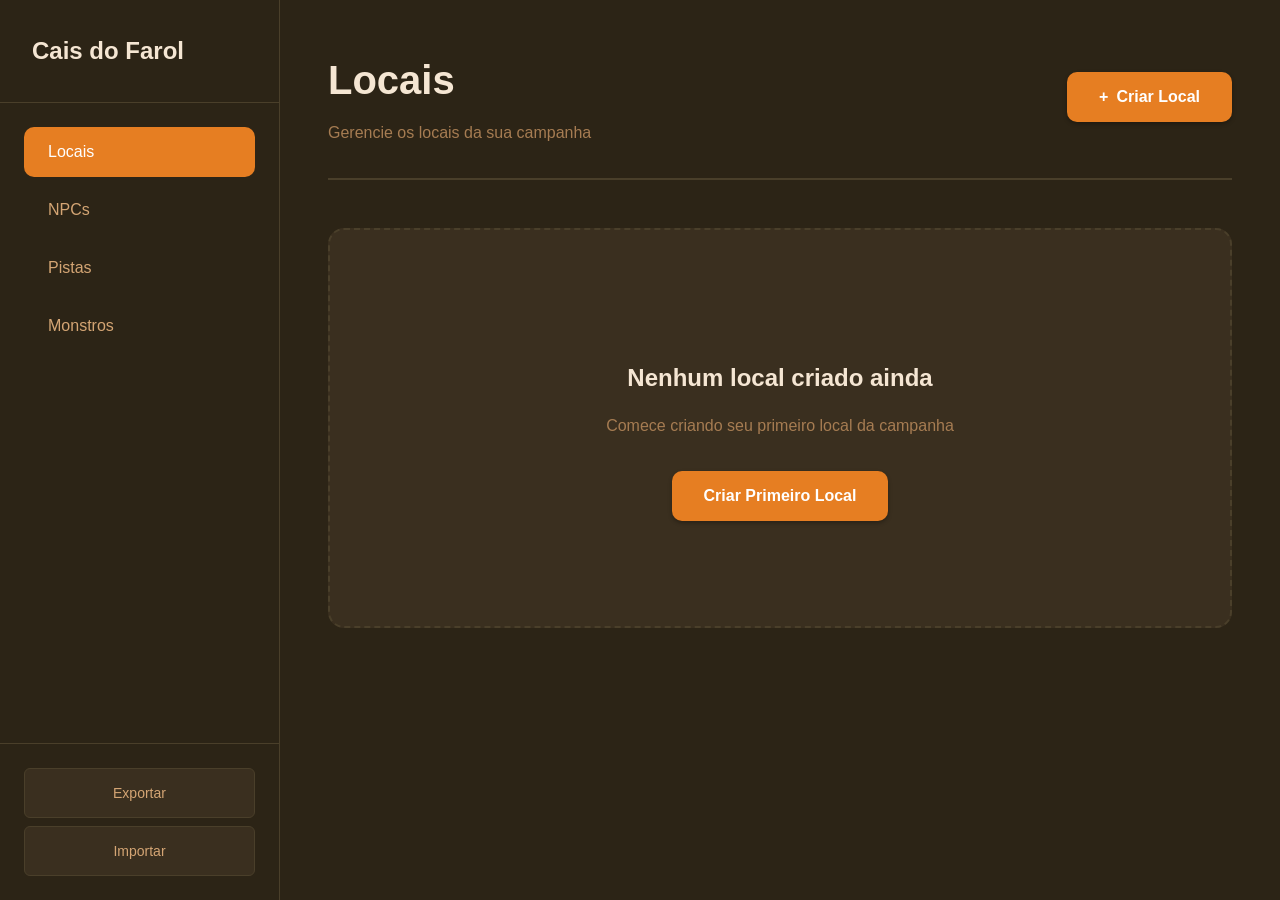
==== index.html @ 38793d0b "Update and rename mestre.html to index.html" ====
<!DOCTYPE html>
<html lang="pt-BR">
<head>
    <meta charset="UTF-8">
    <meta name="viewport" content="width=device-width, initial-scale=1.0">
    <title>Diário do Capitão - Aventuras Marítimas</title>
    <link rel="stylesheet" href="mestre.css">
</head>
<body>
    <!-- SIDEBAR NAVIGATION -->
    <div class="sidebar-overlay" id="sidebarOverlay"></div>
    <aside class="sidebar" id="sidebar">
        <div class="sidebar-header">
            <h1 class="sidebar-title">Cais do Farol</h1>
        </div>
        <nav class="sidebar-nav">
            <button class="nav-item active" data-view="locais">
                <span class="nav-label">Locais</span>
            </button>
            <button class="nav-item" data-view="npcs">
                <span class="nav-label">NPCs</span>
            </button>
            <button class="nav-item" data-view="pistas">
                <span class="nav-label">Pistas</span>
            </button>
            <button class="nav-item" data-view="monstros">
                <span class="nav-label">Monstros</span>
            </button>
        </nav>
        <div class="sidebar-footer">
            <button class="btn-export" id="exportData">Exportar</button>
            <button class="btn-import" id="importData">Importar</button>
            <input type="file" id="importFile" accept=".json" style="display:none;">
        </div>
    </aside>

    <!-- MAIN CONTENT AREA -->
    <main class="main-container">
        <button class="mobile-menu-toggle" id="mobileMenuToggle" aria-label="Menu">
            <span></span>
            <span></span>
            <span></span>
        </button>
        
        <!-- VIEW: LOCAIS -->
        <section id="view-locais" class="view-section active">
            <div class="view-header">
                <div>
                    <h2 class="view-title">Locais</h2>
                    <p class="view-subtitle">Gerencie os locais da sua campanha</p>
                </div>
                <button class="btn-primary" id="btnAddLocal">
                    <span>+</span> Criar Local
                </button>
            </div>
            <div class="empty-state" id="emptyLocais">
                <div class="empty-icon"></div>
                <h3>Nenhum local criado ainda</h3>
                <p>Comece criando seu primeiro local da campanha</p>
                <button class="btn-primary" onclick="app.showForm('local')">Criar Primeiro Local</button>
            </div>
            <div id="locaisGrid" class="cards-grid"></div>
        </section>

        <!-- VIEW: NPCs -->
        <section id="view-npcs" class="view-section">
            <div class="view-header">
                <div>
                    <h2 class="view-title">NPCs</h2>
                    <p class="view-subtitle">Gerencie os personagens não-jogadores</p>
                </div>
                <button class="btn-primary" id="btnAddNPC">
                    <span>+</span> Criar NPC
                </button>
            </div>
            <div class="empty-state" id="emptyNPCs">
                <div class="empty-icon"></div>
                <h3>Nenhum NPC criado ainda</h3>
                <p>Comece criando seu primeiro personagem não-jogador</p>
                <button class="btn-primary" onclick="app.showForm('npc')">Criar Primeiro NPC</button>
            </div>
            <div id="npcsGrid" class="cards-grid"></div>
        </section>

        <!-- VIEW: PISTAS -->
        <section id="view-pistas" class="view-section">
            <div class="view-header">
                <div>
                    <h2 class="view-title">Pistas</h2>
                    <p class="view-subtitle">Gerencie as pistas da campanha</p>
                </div>
                <button class="btn-primary" id="btnAddPista">
                    <span>+</span> Criar Pista
                </button>
            </div>
            <div class="empty-state" id="emptyPistas">
                <div class="empty-icon"></div>
                <h3>Nenhuma pista criada ainda</h3>
                <p>Comece criando sua primeira pista</p>
                <button class="btn-primary" onclick="app.showForm('pista')">Criar Primeira Pista</button>
            </div>
            <div id="pistasGrid" class="cards-grid"></div>
        </section>

        <!-- VIEW: MONSTROS -->
        <section id="view-monstros" class="view-section">
            <div class="view-header">
                <div>
                    <h2 class="view-title">Monstros</h2>
                    <p class="view-subtitle">Gerencie o bestiário da campanha</p>
                </div>
                <button class="btn-primary" id="btnAddMonstro">
                    <span>+</span> Criar Monstro
                </button>
            </div>
            <div class="empty-state" id="emptyMonstros">
                <div class="empty-icon"></div>
                <h3>Nenhum monstro criado ainda</h3>
                <p>Comece criando seu primeiro monstro</p>
                <button class="btn-primary" onclick="app.showForm('monstro')">Criar Primeiro Monstro</button>
            </div>
            <div id="monstrosGrid" class="cards-grid"></div>
        </section>

    </main>

    <!-- MODAL UNIVERSAL -->
    <div id="modal" class="modal">
        <div class="modal-overlay"></div>
        <div class="modal-dialog">
            <div class="modal-header">
                <h3 class="modal-title" id="modalTitle">Título</h3>
                <button class="modal-close" id="modalClose">&times;</button>
            </div>
            <div class="modal-body" id="modalBody">
                <!-- Conteúdo dinâmico -->
            </div>
        </div>
    </div>

    <!-- MODAL DE AJUSTE DE IMAGEM -->
    <div id="imageModal" class="modal">
        <div class="modal-overlay"></div>
        <div class="modal-dialog image-modal">
            <div class="modal-header">
                <h3 class="modal-title">📐 Ajustar Tamanho da Imagem</h3>
                <button class="modal-close" onclick="ImageManager.closeModal()">&times;</button>
            </div>
            <div class="modal-body image-modal-body">
                <div class="image-preview-wrapper">
                    <div id="imagePreview" class="image-preview-box"></div>
                </div>
                <div class="size-control">
                    <label class="size-label">🔍 Zoom: <strong id="sizeValue">100%</strong></label>
                    <input type="range" id="sizeSlider" min="50" max="150" value="100" step="5" 
                           oninput="ImageManager.updateZoom()">
                    <div class="size-hints">
                        <span>Menos imagem</span>
                        <span>Mais imagem</span>
                    </div>
                </div>
            </div>
            <div class="modal-footer">
                <button class="btn-secondary" onclick="ImageManager.closeModal()">✕ Cancelar</button>
                <button class="btn-primary" onclick="ImageManager.confirmImage()">✓ Confirmar</button>
            </div>
        </div>
    </div>

    <script src="mestre.js"></script>
</body>
</html>
---- mestre.css ----
/* ============================================
   RESET E VARIÁVEIS GLOBAIS
   ============================================ */
* {
    margin: 0;
    padding: 0;
    box-sizing: border-box;
}

:root {
    /* Cores - Pôr do Sol no Cais */
    --color-primary: #e67e22;
    --color-primary-dark: #d35400;
    --color-primary-light: #f39c12;
    --color-accent: #f39c12;
    --color-sea: #2980b9;
    
    /* Backgrounds - Madeira e Céu do Entardecer */
    --bg-app: #1a1410;
    --bg-sidebar: #2c2416;
    --bg-content: #2c2416;
    --bg-card: #3a2f1f;
    --bg-card-hover: #4a3f2a;
    --bg-input: #1a1410;
    --bg-modal: #2c2416;
    
    /* Textos - Tons Quentes */
    --text-primary: #f5e6d3;
    --text-secondary: #d4a574;
    --text-muted: #a67c52;
    
    /* Bordas - Madeira Envelhecida */
    --border-color: #4a3f2a;
    --border-radius-sm: 6px;
    --border-radius-md: 10px;
    --border-radius-lg: 16px;
    
    /* Sombras */
    --shadow-sm: 0 2px 4px rgba(0, 0, 0, 0.3);
    --shadow-md: 0 4px 12px rgba(0, 0, 0, 0.4);
    --shadow-lg: 0 8px 24px rgba(0, 0, 0, 0.5);
    --shadow-xl: 0 12px 32px rgba(0, 0, 0, 0.6);
    
    /* Espaçamentos */
    --spacing-xs: 0.5rem;
    --spacing-sm: 1rem;
    --spacing-md: 1.5rem;
    --spacing-lg: 2rem;
    --spacing-xl: 3rem;
    
    /* Transições */
    --transition-fast: 0.15s ease;
    --transition-normal: 0.3s ease;
    --transition-slow: 0.5s ease;
    
    /* Sidebar */
    --sidebar-width: 280px;
}

body {
    font-family: 'Inter', -apple-system, BlinkMacSystemFont, 'Segoe UI', Roboto, Oxygen, Ubuntu, Cantarell, sans-serif;
    background: var(--bg-app);
    background-image: 
        linear-gradient(90deg, rgba(74, 63, 42, 0.1) 1px, transparent 1px),
        linear-gradient(rgba(74, 63, 42, 0.1) 1px, transparent 1px);
    background-size: 80px 80px;
    color: var(--text-primary);
    line-height: 1.6;
    min-height: 100vh;
    overflow-x: hidden;
}

/* ============================================
   MOBILE MENU TOGGLE
   ============================================ */
.mobile-menu-toggle {
    display: none;
    position: fixed;
    top: 20px;
    left: 20px;
    z-index: 1001;
    width: 50px;
    height: 50px;
    background: var(--bg-card);
    border: 2px solid var(--color-primary);
    border-radius: var(--border-radius-md);
    flex-direction: column;
    justify-content: center;
    align-items: center;
    gap: 6px;
    cursor: pointer;
    transition: all var(--transition-normal);
    box-shadow: var(--shadow-md);
    opacity: 0;
    pointer-events: none;
}

.mobile-menu-toggle.visible {
    opacity: 1;
    pointer-events: all;
}

.mobile-menu-toggle:hover {
    background: var(--color-primary);
    transform: scale(1.05);
}

.mobile-menu-toggle span {
    width: 24px;
    height: 3px;
    background: var(--text-primary);
    border-radius: 2px;
    transition: all var(--transition-normal);
}

.mobile-menu-toggle.active span:nth-child(1) {
    transform: rotate(45deg) translate(8px, 8px);
}

.mobile-menu-toggle.active span:nth-child(2) {
    opacity: 0;
}

.mobile-menu-toggle.active span:nth-child(3) {
    transform: rotate(-45deg) translate(7px, -7px);
}

.sidebar-overlay {
    display: none;
    position: fixed;
    top: 0;
    left: 0;
    width: 100%;
    height: 100%;
    background: rgba(0, 0, 0, 0.7);
    z-index: 999;
    opacity: 0;
    transition: opacity var(--transition-normal);
}

.sidebar-overlay.active {
    display: block;
    opacity: 1;
}

/* ============================================
   LAYOUT - SIDEBAR
   ============================================ */
.sidebar {
    position: fixed;
    left: 0;
    top: 0;
    width: var(--sidebar-width);
    height: 100vh;
    background: var(--bg-sidebar);
    border-right: 1px solid var(--border-color);
    display: flex;
    flex-direction: column;
    z-index: 100;
    overflow-y: auto;
}

.sidebar-header {
    padding: var(--spacing-lg);
    border-bottom: 1px solid var(--border-color);
}

.sidebar-title {
    font-size: 1.5rem;
    font-weight: 700;
    color: var(--text-primary);
    margin: 0;
}

.sidebar-nav {
    flex: 1;
    padding: var(--spacing-md);
    display: flex;
    flex-direction: column;
    gap: var(--spacing-xs);
}

.nav-item {
    display: flex;
    align-items: center;
    gap: var(--spacing-sm);
    padding: var(--spacing-sm) var(--spacing-md);
    background: transparent;
    border: none;
    border-radius: var(--border-radius-md);
    color: var(--text-secondary);
    font-size: 1rem;
    font-weight: 500;
    cursor: pointer;
    transition: all var(--transition-normal);
    text-align: left;
}

.nav-item:hover {
    background: var(--bg-card);
    color: var(--text-primary);
    transform: translateX(4px);
}

.nav-item.active {
    background: var(--color-primary);
    color: white;
}

.nav-icon {
    font-size: 1.25rem;
}

.nav-label {
    flex: 1;
}

.sidebar-footer {
    padding: var(--spacing-md);
    border-top: 1px solid var(--border-color);
    display: flex;
    flex-direction: column;
    gap: var(--spacing-xs);
}

.btn-export,
.btn-import {
    padding: var(--spacing-sm);
    background: var(--bg-card);
    border: 1px solid var(--border-color);
    border-radius: var(--border-radius-sm);
    color: var(--text-secondary);
    font-size: 0.875rem;
    cursor: pointer;
    transition: all var(--transition-normal);
}

.btn-export:hover,
.btn-import:hover {
    background: var(--bg-card-hover);
    color: var(--text-primary);
    border-color: var(--color-primary);
}

/* ============================================
   LAYOUT - MAIN CONTAINER
   ============================================ */
.main-container {
    margin-left: var(--sidebar-width);
    min-height: 100vh;
    background: var(--bg-content);
    padding: var(--spacing-xl);
}

.view-section {
    display: none;
    animation: fadeIn 0.3s ease;
}

.view-section.active {
    display: block;
}

@keyframes fadeIn {
    from {
        opacity: 0;
        transform: translateY(20px);
    }
    to {
        opacity: 1;
        transform: translateY(0);
    }
}

.view-header {
    display: flex;
    justify-content: space-between;
    align-items: center;
    margin-bottom: var(--spacing-xl);
    padding-bottom: var(--spacing-lg);
    border-bottom: 2px solid var(--border-color);
}

.view-title {
    font-size: 2.5rem;
    font-weight: 700;
    color: var(--text-primary);
    margin: 0 0 var(--spacing-xs) 0;
}

.view-subtitle {
    font-size: 1rem;
    color: var(--text-muted);
    margin: 0;
}

/* ============================================
   BUTTONS
   ============================================ */
.btn-primary {
    padding: var(--spacing-sm) var(--spacing-lg);
    background: var(--color-primary);
    color: white;
    border: none;
    border-radius: var(--border-radius-md);
    font-size: 1rem;
    font-weight: 600;
    cursor: pointer;
    transition: all var(--transition-normal);
    box-shadow: var(--shadow-sm);
    display: inline-flex;
    align-items: center;
    gap: var(--spacing-xs);
}

.btn-primary:hover {
    background: var(--color-primary-dark);
    transform: translateY(-2px);
    box-shadow: var(--shadow-md);
}

.btn-primary:active {
    transform: translateY(0);
}

.btn-secondary {
    padding: var(--spacing-sm) var(--spacing-lg);
    background: var(--bg-card);
    color: var(--text-primary);
    border: 1px solid var(--border-color);
    border-radius: var(--border-radius-md);
    font-size: 1rem;
    font-weight: 500;
    cursor: pointer;
    transition: all var(--transition-normal);
}

.btn-secondary:hover {
    background: var(--bg-card-hover);
    border-color: var(--color-primary);
}

.btn-danger {
    padding: var(--spacing-sm) var(--spacing-lg);
    background: #ef4444;
    color: white;
    border: none;
    border-radius: var(--border-radius-md);
    font-size: 1rem;
    font-weight: 500;
    cursor: pointer;
    transition: all var(--transition-normal);
}

.btn-danger:hover {
    background: #dc2626;
}

.btn-small {
    padding: 0.5rem 1rem;
    font-size: 0.875rem;
}

/* ============================================
   EMPTY STATE
   ============================================ */
.empty-state {
    display: flex;
    flex-direction: column;
    align-items: center;
    justify-content: center;
    padding: var(--spacing-xl) var(--spacing-lg);
    text-align: center;
    background: var(--bg-card);
    border-radius: var(--border-radius-lg);
    border: 2px dashed var(--border-color);
    min-height: 400px;
}

.empty-state.hidden {
    display: none;
}

.empty-icon {
    font-size: 5rem;
    margin-bottom: var(--spacing-md);
    opacity: 0.5;
}

.empty-state h3 {
    font-size: 1.5rem;
    color: var(--text-primary);
    margin-bottom: var(--spacing-sm);
}

.empty-state p {
    font-size: 1rem;
    color: var(--text-muted);
    margin-bottom: var(--spacing-lg);
}

/* ============================================
   CARDS GRID
   ============================================ */
.cards-grid {
    display: grid;
    grid-template-columns: repeat(auto-fill, minmax(320px, 1fr));
    gap: var(--spacing-lg);
}

.cards-grid.hidden {
    display: none;
}

.card {
    background: var(--bg-card);
    border-radius: var(--border-radius-lg);
    overflow: hidden;
    box-shadow: var(--shadow-md);
    transition: all var(--transition-normal);
    border: 2px solid transparent;
    cursor: pointer;
    position: relative;
}

.card:hover {
    transform: translateY(-4px);
    box-shadow: var(--shadow-lg);
    border-color: var(--color-primary);
}

.card-image {
    width: 100%;
    height: 200px;
    object-fit: cover;
    background: linear-gradient(135deg, var(--color-primary) 0%, var(--color-primary-dark) 100%);
    display: flex;
    align-items: center;
    justify-content: center;
    font-size: 4rem;
    position: relative;
}

.card-image.placeholder {
    color: rgba(255, 255, 255, 0.3);
}

.card-body {
    padding: var(--spacing-md);
}

.card-title {
    font-size: 1.25rem;
    font-weight: 600;
    color: var(--text-primary);
    margin-bottom: var(--spacing-xs);
}

.card-description {
    color: var(--text-secondary);
    font-size: 0.9rem;
    line-height: 1.6;
    display: -webkit-box;
    -webkit-line-clamp: 3;
    line-clamp: 3;
    -webkit-box-orient: vertical;
    overflow: hidden;
    margin-bottom: var(--spacing-sm);
}

.card-meta {
    display: flex;
    flex-wrap: wrap;
    gap: var(--spacing-xs);
    margin-bottom: var(--spacing-sm);
}

.card-badge {
    background: var(--bg-input);
    padding: 0.25rem 0.75rem;
    border-radius: 20px;
    font-size: 0.75rem;
    color: var(--text-muted);
    display: inline-flex;
    align-items: center;
    gap: 0.25rem;
}

.card-actions {
    display: flex;
    gap: var(--spacing-xs);
    padding-top: var(--spacing-sm);
    border-top: 1px solid var(--border-color);
}

.card-btn {
    flex: 1;
    padding: var(--spacing-xs) var(--spacing-sm);
    background: transparent;
    border: 1px solid var(--border-color);
    border-radius: var(--border-radius-sm);
    color: var(--text-secondary);
    font-size: 0.875rem;
    cursor: pointer;
    transition: all var(--transition-fast);
}

.card-btn:hover {
    background: var(--bg-input);
    border-color: var(--color-primary);
    color: var(--text-primary);
}

.card-btn.danger:hover {
    background: #ef4444;
    border-color: #ef4444;
    color: white;
}

/* ============================================
   MODAL
   ============================================ */
.modal {
    display: none;
    position: fixed;
    top: 0;
    left: 0;
    width: 100%;
    height: 100%;
    z-index: 10000;
}

.modal.active {
    display: block;
}

.modal-overlay {
    position: fixed;
    top: 0;
    left: 0;
    width: 100vw;
    height: 100vh;
    background: rgba(0, 0, 0, 0.95);
    backdrop-filter: none;
    animation: fadeIn 0.2s ease;
    z-index: 10000;
}

.modal-dialog {
    position: fixed !important;
    top: 20px !important;
    left: 50% !important;
    transform: translateX(-50%) !important;
    background: var(--bg-modal);
    border-radius: var(--border-radius-lg);
    box-shadow: 0 25px 50px -12px rgba(0, 0, 0, 0.9), 0 0 0 1px var(--color-primary);
    max-width: 800px;
    width: 90%;
    max-height: calc(100vh - 40px);
    display: flex;
    flex-direction: column;
    animation: slideDown 0.3s ease;
    border: 2px solid var(--color-primary);
    z-index: 10001 !important;
    opacity: 1 !important;
    overflow-y: auto;
}

@keyframes slideDown {
    from {
        opacity: 0;
        transform: translateX(-50%) translateY(-20px);
    }
    to {
        opacity: 1;
        transform: translateX(-50%) translateY(0);
    }
}

.modal-header {
    display: flex;
    justify-content: space-between;
    align-items: center;
    padding: var(--spacing-lg);
    border-bottom: 1px solid var(--border-color);
}

.modal-title {
    font-size: 1.5rem;
    font-weight: 600;
    color: var(--text-primary);
    margin: 0;
}

.modal-close {
    background: transparent;
    border: none;
    color: var(--text-muted);
    font-size: 2rem;
    cursor: pointer;
    width: 40px;
    height: 40px;
    display: flex;
    align-items: center;
    justify-content: center;
    border-radius: 50%;
    transition: all var(--transition-fast);
}

.modal-close:hover {
    background: var(--bg-card);
    color: var(--text-primary);
    transform: rotate(90deg);
}

.modal-body {
    padding: var(--spacing-lg);
    overflow-y: auto;
    flex: 1;
}

.modal-footer {
    display: flex;
    gap: var(--spacing-sm);
    padding: var(--spacing-lg);
    border-top: 1px solid var(--border-color);
}

.modal-footer .btn-primary,
.modal-footer .btn-secondary {
    flex: 1;
}

/* Image Adjustment Modal */
.image-modal {
    max-width: 700px;
}

.image-modal-body {
    display: flex;
    flex-direction: column;
    gap: var(--spacing-lg);
    align-items: center;
    padding: var(--spacing-md);
    background: #0f0f1e;
}

.image-preview-wrapper {
    display: flex;
    justify-content: center;
    align-items: center;
    width: 100%;
    padding: var(--spacing-xl);
}

.image-preview-box {
    width: 400px;
    height: 400px;
    border: 3px solid var(--color-primary);
    border-radius: var(--border-radius-md);
    overflow: hidden;
    box-shadow: 0 8px 24px rgba(0, 0, 0, 0.4);
    background: #000;
    position: relative;
    user-select: none;
    -webkit-user-select: none;
    cursor: move;
}

.image-preview-box img {
    user-select: none;
    -webkit-user-select: none;
    pointer-events: none;
}

.size-control {
    width: 100%;
    display: flex;
    flex-direction: column;
    gap: var(--spacing-sm);
}

.size-label {
    text-align: center;
    font-size: 1rem;
    color: var(--text-primary);
}

.size-label strong {
    color: var(--color-primary);
    font-size: 1.2rem;
}

#sizeSlider {
    width: 100%;
    height: 8px;
    background: var(--bg-input);
    border-radius: 4px;
    outline: none;
    -webkit-appearance: none;
    appearance: none;
    cursor: pointer;
}

#sizeSlider::-webkit-slider-thumb {
    -webkit-appearance: none;
    appearance: none;
    width: 20px;
    height: 20px;
    background: var(--color-primary);
    border-radius: 50%;
    cursor: pointer;
    transition: all 0.2s ease;
}

#sizeSlider::-webkit-slider-thumb:hover {
    transform: scale(1.2);
    box-shadow: 0 0 10px var(--color-primary);
}

#sizeSlider::-moz-range-thumb {
    width: 20px;
    height: 20px;
    background: var(--color-primary);
    border-radius: 50%;
    cursor: pointer;
    border: none;
    transition: all 0.2s ease;
}

#sizeSlider::-moz-range-thumb:hover {
    transform: scale(1.2);
    box-shadow: 0 0 10px var(--color-primary);
}

.size-hints {
    display: flex;
    justify-content: space-between;
    font-size: 0.75rem;
    color: var(--text-muted);
}

.drag-hint {
    text-align: center;
    font-size: 0.875rem;
    color: var(--text-muted);
    margin-top: var(--spacing-sm);
    opacity: 0.7;
}

/* ============================================
   FORMS
   ============================================ */
.form-group {
    margin-bottom: var(--spacing-lg);
}

.form-label {
    display: block;
    font-size: 0.875rem;
    font-weight: 600;
    color: var(--text-primary);
    margin-bottom: var(--spacing-xs);
}

.form-input,
.form-textarea,
.form-select {
    width: 100%;
    padding: var(--spacing-sm);
    background: var(--bg-input);
    border: 1px solid var(--border-color);
    border-radius: var(--border-radius-sm);
    color: var(--text-primary);
    font-size: 1rem;
    font-family: inherit;
    transition: all var(--transition-normal);
}

.form-input:focus,
.form-textarea:focus,
.form-select:focus {
    outline: none;
    border-color: var(--color-primary);
    box-shadow: 0 0 0 3px rgba(99, 102, 241, 0.1);
}

.form-textarea {
    resize: vertical;
    min-height: 120px;
    line-height: 1.6;
}

.form-help {
    font-size: 0.75rem;
    color: var(--text-muted);
    margin-top: var(--spacing-xs);
}

/* Image Upload */
.image-upload-container {
    display: flex;
    gap: var(--spacing-md);
    align-items: flex-start;
}

.image-preview {
    flex-shrink: 0;
    width: 150px;
    height: 150px;
    border-radius: var(--border-radius-md);
    background: var(--bg-input);
    border: 2px dashed var(--border-color);
    display: flex;
    align-items: center;
    justify-content: center;
    overflow: hidden;
    position: relative;
}

.image-preview img {
    width: 100%;
    height: 100%;
    object-fit: cover;
}

.image-preview.placeholder {
    font-size: 3rem;
    color: var(--text-muted);
}

.image-upload-actions {
    display: flex;
    flex-direction: column;
    gap: var(--spacing-xs);
    flex: 1;
}

.btn-upload {
    padding: var(--spacing-sm) var(--spacing-md);
    background: var(--color-primary);
    color: white;
    border: none;
    border-radius: var(--border-radius-sm);
    font-size: 0.875rem;
    font-weight: 500;
    cursor: pointer;
    transition: all var(--transition-normal);
    display: inline-flex;
    align-items: center;
    justify-content: center;
    gap: var(--spacing-xs);
}

.btn-upload:hover {
    background: var(--color-primary-dark);
}

.btn-remove-image {
    padding: var(--spacing-sm) var(--spacing-md);
    background: transparent;
    color: #ef4444;
    border: 1px solid #ef4444;
    border-radius: var(--border-radius-sm);
    font-size: 0.875rem;
    cursor: pointer;
    transition: all var(--transition-normal);
}

.btn-remove-image:hover {
    background: #ef4444;
    color: white;
}

.file-input-hidden {
    display: none;
}

/* Multi-Select com Tags */
.multi-select-wrapper {
    position: relative;
}

.selected-items {
    display: flex;
    flex-wrap: wrap;
    gap: var(--spacing-xs);
    margin-bottom: var(--spacing-sm);
    padding: var(--spacing-sm);
    background: var(--bg-input);
    border: 1px solid var(--border-color);
    border-radius: var(--border-radius-sm);
    min-height: 48px;
}

.selected-items:empty::before {
    content: 'Nenhum item selecionado';
    color: var(--text-muted);
    font-size: 0.875rem;
}

.selected-tag {
    display: inline-flex;
    align-items: center;
    gap: var(--spacing-xs);
    padding: 0.25rem 0.75rem;
    background: var(--color-primary);
    color: white;
    border-radius: 20px;
    font-size: 0.875rem;
}

.tag-remove {
    background: transparent;
    border: none;
    color: white;
    cursor: pointer;
    padding: 0;
    font-size: 1rem;
    line-height: 1;
    opacity: 0.8;
    transition: opacity var(--transition-fast);
}

.tag-remove:hover {
    opacity: 1;
}

.select-dropdown {
    max-height: 200px;
    overflow-y: auto;
    background: var(--bg-input);
    border: 1px solid var(--border-color);
    border-radius: var(--border-radius-sm);
    padding: var(--spacing-xs);
}

.select-option {
    padding: var(--spacing-sm);
    cursor: pointer;
    border-radius: var(--border-radius-sm);
    transition: background var(--transition-fast);
    display: flex;
    align-items: center;
    gap: var(--spacing-xs);
}

.select-option:hover {
    background: var(--bg-card);
}

.select-option.selected {
    background: var(--color-primary);
    color: white;
}

.select-option input[type="checkbox"] {
    cursor: pointer;
}

.form-actions {
    display: flex;
    gap: var(--spacing-sm);
    padding-top: var(--spacing-lg);
    border-top: 1px solid var(--border-color);
    margin-top: var(--spacing-lg);
}

.form-actions .btn-primary,
.form-actions .btn-secondary {
    flex: 1;
}

/* ============================================
   DETAIL VIEW (Visualização de Detalhes)
   ============================================ */
.detail-view {
    background: var(--bg-card);
    border-radius: var(--border-radius-lg);
    overflow: hidden;
}

.detail-image {
    width: 100%;
    height: 350px;
    object-fit: cover;
    background: linear-gradient(135deg, var(--color-primary) 0%, var(--color-primary-dark) 100%);
    display: flex;
    align-items: center;
    justify-content: center;
    font-size: 6rem;
    color: rgba(255, 255, 255, 0.3);
    margin: 0;
}

.detail-content {
    padding: var(--spacing-xl);
}

.detail-header {
    margin-bottom: var(--spacing-lg);
    padding-top: var(--spacing-md);
}

.detail-title {
    font-size: 2rem;
    font-weight: 700;
    color: var(--text-primary);
    margin-bottom: var(--spacing-sm);
}

.detail-section {
    margin-bottom: var(--spacing-lg);
}

.detail-section-title {
    font-size: 1.25rem;
    font-weight: 600;
    color: var(--color-primary);
    margin-bottom: var(--spacing-sm);
    padding-bottom: var(--spacing-xs);
    border-bottom: 2px solid var(--border-color);
}

.detail-text {
    color: var(--text-secondary);
    line-height: 1.8;
}

.detail-grid {
    display: grid;
    grid-template-columns: repeat(auto-fit, minmax(200px, 1fr));
    gap: var(--spacing-md);
}

.detail-item {
    background: var(--bg-input);
    padding: var(--spacing-md);
    border-radius: var(--border-radius-sm);
}

.detail-item-label {
    font-size: 0.875rem;
    color: var(--text-muted);
    margin-bottom: var(--spacing-xs);
}

.detail-item-value {
    font-size: 1.125rem;
    color: var(--text-primary);
    font-weight: 500;
}

.detail-list {
    display: flex;
    flex-direction: column;
    gap: var(--spacing-xs);
}

.detail-list-item {
    background: var(--bg-input);
    padding: var(--spacing-sm) var(--spacing-md);
    border-radius: var(--border-radius-sm);
    color: var(--text-primary);
    display: flex;
    align-items: center;
    gap: var(--spacing-xs);
    transition: all var(--transition-fast);
    cursor: pointer;
}

.detail-list-item:hover {
    background: var(--color-primary);
    transform: translateX(4px);
}

.detail-list-item::before {
    content: '→';
    opacity: 0.5;
}

.detail-actions {
    display: flex;
    gap: var(--spacing-sm);
    margin-top: var(--spacing-xl);
    padding-top: var(--spacing-lg);
    border-top: 1px solid var(--border-color);
}

/* ============================================
   SCROLLBAR CUSTOMIZADA
   ============================================ */
.modal-body::-webkit-scrollbar,
.sidebar::-webkit-scrollbar,
.select-dropdown::-webkit-scrollbar {
    width: 8px;
}

.modal-body::-webkit-scrollbar-track,
.sidebar::-webkit-scrollbar-track,
.select-dropdown::-webkit-scrollbar-track {
    background: var(--bg-input);
}

.modal-body::-webkit-scrollbar-thumb,
.sidebar::-webkit-scrollbar-thumb,
.select-dropdown::-webkit-scrollbar-thumb {
    background: var(--color-primary);
    border-radius: 4px;
}

.modal-body::-webkit-scrollbar-thumb:hover,
.sidebar::-webkit-scrollbar-thumb:hover,
.select-dropdown::-webkit-scrollbar-thumb:hover {
    background: var(--color-primary-dark);
}

/* ============================================
   UTILITY CLASSES
   ============================================ */
.hidden {
    display: none !important;
}

.text-center {
    text-align: center;
}

.text-muted {
    color: var(--text-muted);
}

.mt-sm { margin-top: var(--spacing-sm); }
.mt-md { margin-top: var(--spacing-md); }
.mt-lg { margin-top: var(--spacing-lg); }

.mb-sm { margin-bottom: var(--spacing-sm); }
.mb-md { margin-bottom: var(--spacing-md); }
.mb-lg { margin-bottom: var(--spacing-lg); }

/* ============================================
   RESPONSIVIDADE
   ============================================ */
@media (max-width: 1024px) {
    :root {
        --sidebar-width: 240px;
    }
    
    .view-title {
        font-size: 2rem;
    }
    
    .cards-grid {
        grid-template-columns: repeat(auto-fill, minmax(280px, 1fr));
    }
    
    .main-container {
        padding: var(--spacing-lg);
    }
}

@media (max-width: 768px) {
    :root {
        --sidebar-width: 0px;
    }
    
    .mobile-menu-toggle {
        display: flex;
    }
    
    .sidebar {
        width: 280px;
        transform: translateX(-100%);
        transition: transform var(--transition-normal);
        box-shadow: 4px 0 12px rgba(0, 0, 0, 0.3);
        z-index: 1000;
    }
    
    .sidebar.open {
        transform: translateX(0);
    }
    
    .main-container {
        margin-left: 0;
        width: 100%;
        padding: var(--spacing-md);
        padding-top: 80px;
    }
    
    .view-header {
        flex-direction: column;
        gap: var(--spacing-md);
        align-items: stretch;
    }
    
    .view-title {
        font-size: 1.5rem;
    }
    
    .cards-grid {
        grid-template-columns: 1fr;
    }
    
    .modal-dialog {
        width: 95%;
        max-height: calc(100vh - 20px);
        top: 10px;
    }
    
    .image-modal {
        max-width: 95%;
    }
    
    .image-preview-box {
        width: 300px;
        height: 300px;
    }
    
    .sidebar {
        transform: translateX(-100%);
        transition: transform var(--transition-normal);
    }
    
    .sidebar.open {
        transform: translateX(0);
    }
    
    .main-container {
        margin-left: 0;
        padding: var(--spacing-md);
    }
    
    .view-header {
        flex-direction: column;
        align-items: flex-start;
        gap: var(--spacing-md);
    }
    
    .view-title {
        font-size: 1.75rem;
    }
    
    .cards-grid {
        grid-template-columns: 1fr;
    }
    
    .modal-dialog {
        width: 95%;
        max-height: 95vh;
    }
    
    .form-actions {
        flex-direction: column;
    }
    
    .detail-grid {
        grid-template-columns: 1fr;
    }
}

@media (max-width: 480px) {
    .sidebar-footer {
        padding: var(--spacing-sm);
    }
    
    .btn-primary,
    .btn-secondary {
        padding: var(--spacing-sm);
        font-size: 0.875rem;
    }
    
    .card-actions {
        flex-direction: column;
    }
}
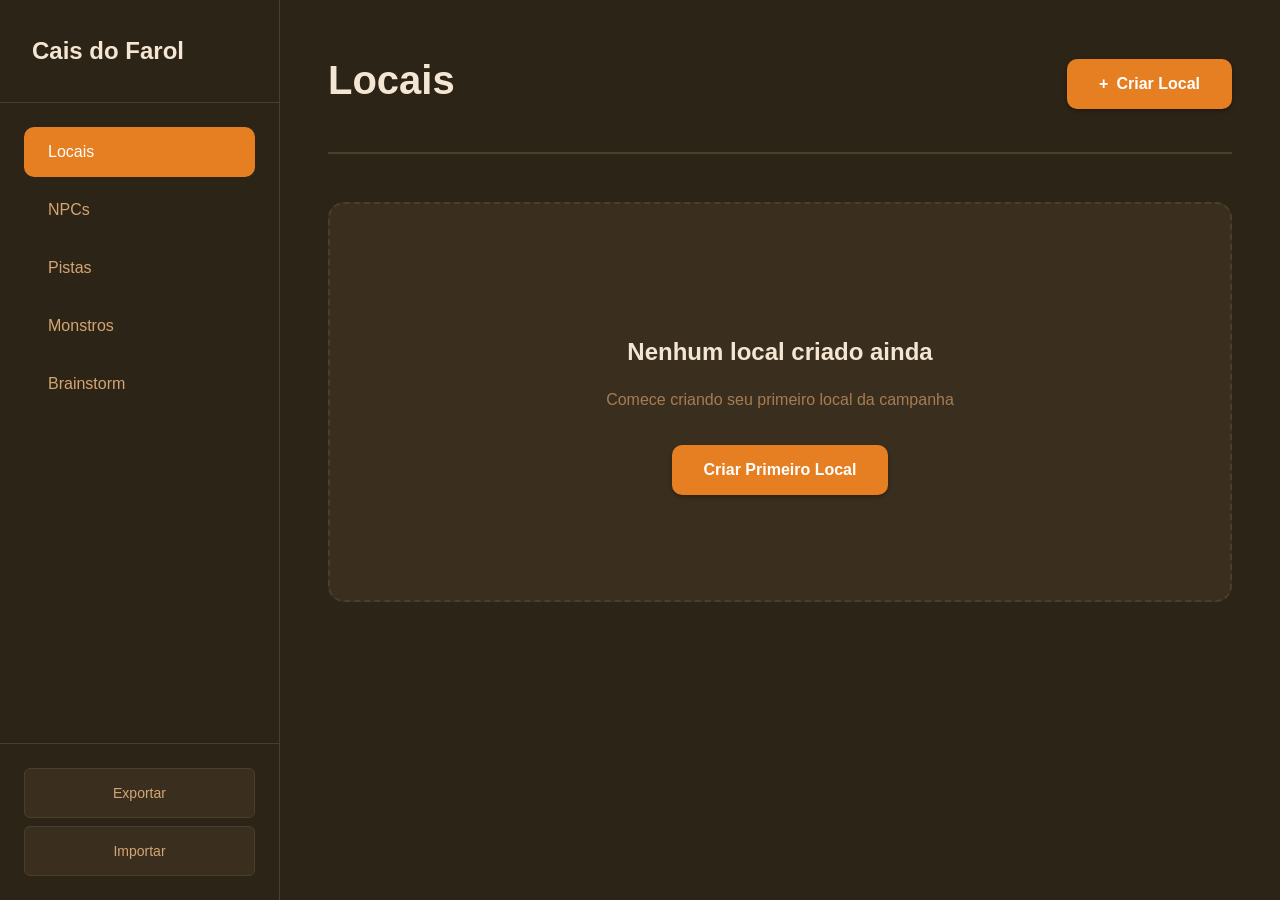
==== commit bd7d2d2b: "Add files via upload" ====
--- a/index.html
+++ b/index.html
@@ -3,7 +3,7 @@
 <head>
     <meta charset="UTF-8">
     <meta name="viewport" content="width=device-width, initial-scale=1.0">
-    <title>Diário do Capitão - Aventuras Marítimas</title>
+    <title>Cais do Farol - RPG Master Tools</title>
     <link rel="stylesheet" href="mestre.css">
 </head>
 <body>
@@ -25,6 +25,9 @@
             </button>
             <button class="nav-item" data-view="monstros">
                 <span class="nav-label">Monstros</span>
+            </button>
+            <button class="nav-item" data-view="brainstorm">
+                <span class="nav-label">Brainstorm</span>
             </button>
         </nav>
         <div class="sidebar-footer">
@@ -47,7 +50,6 @@
             <div class="view-header">
                 <div>
                     <h2 class="view-title">Locais</h2>
-                    <p class="view-subtitle">Gerencie os locais da sua campanha</p>
                 </div>
                 <button class="btn-primary" id="btnAddLocal">
                     <span>+</span> Criar Local
@@ -67,7 +69,6 @@
             <div class="view-header">
                 <div>
                     <h2 class="view-title">NPCs</h2>
-                    <p class="view-subtitle">Gerencie os personagens não-jogadores</p>
                 </div>
                 <button class="btn-primary" id="btnAddNPC">
                     <span>+</span> Criar NPC
@@ -87,7 +88,6 @@
             <div class="view-header">
                 <div>
                     <h2 class="view-title">Pistas</h2>
-                    <p class="view-subtitle">Gerencie as pistas da campanha</p>
                 </div>
                 <button class="btn-primary" id="btnAddPista">
                     <span>+</span> Criar Pista
@@ -107,7 +107,6 @@
             <div class="view-header">
                 <div>
                     <h2 class="view-title">Monstros</h2>
-                    <p class="view-subtitle">Gerencie o bestiário da campanha</p>
                 </div>
                 <button class="btn-primary" id="btnAddMonstro">
                     <span>+</span> Criar Monstro
@@ -120,6 +119,45 @@
                 <button class="btn-primary" onclick="app.showForm('monstro')">Criar Primeiro Monstro</button>
             </div>
             <div id="monstrosGrid" class="cards-grid"></div>
+        </section>
+
+        <!-- VIEW: BRAINSTORM -->
+        <section id="view-brainstorm" class="view-section">
+            <div class="view-header">
+                <div>
+                    <h2 class="view-title">Brainstorm</h2>
+                </div>
+            </div>
+            
+            <div class="brainstorm-selector">
+                <h3>Escolha o tipo de ideia que deseja explorar:</h3>
+                <div class="brainstorm-categories">
+                    <button class="category-card" data-category="local">
+                        <span class="category-title">Locais</span>
+                        <span class="category-desc">Lugares misteriosos e interessantes</span>
+                    </button>
+                    <button class="category-card" data-category="npc">
+                        <span class="category-title">NPCs</span>
+                        <span class="category-desc">Personagens memoráveis</span>
+                    </button>
+                    <button class="category-card" data-category="pista">
+                        <span class="category-title">Pistas</span>
+                        <span class="category-desc">Documentos e evidências</span>
+                    </button>
+                    <button class="category-card" data-category="monstro">
+                        <span class="category-title">Monstros</span>
+                        <span class="category-desc">Criaturas únicas e desafiadoras</span>
+                    </button>
+                </div>
+            </div>
+
+            <div class="brainstorm-results hidden" id="brainstormResults">
+                <div class="results-header">
+                    <h3>Ideias Geradas</h3>
+                    <button class="btn-primary" id="generateMoreIdeas">🎲 Gerar Mais</button>
+                </div>
+                <div id="ideasGrid" class="ideas-grid"></div>
+            </div>
         </section>
 
     </main>
--- a/mestre.css
+++ b/mestre.css
@@ -1273,3 +1273,134 @@
         flex-direction: column;
     }
 }
+
+/* ============================================
+   BRAINSTORM
+   ============================================ */
+.brainstorm-selector {
+    margin-bottom: var(--spacing-xl);
+}
+
+.brainstorm-selector h3 {
+    font-size: 1.25rem;
+    color: var(--text-primary);
+    margin-bottom: var(--spacing-lg);
+    text-align: center;
+}
+
+.brainstorm-categories {
+    display: grid;
+    grid-template-columns: repeat(auto-fit, minmax(250px, 1fr));
+    gap: var(--spacing-lg);
+    margin-bottom: var(--spacing-xl);
+}
+
+.category-card {
+    background: var(--bg-card);
+    border: 2px solid var(--border-color);
+    border-radius: var(--border-radius-lg);
+    padding: var(--spacing-xl);
+    cursor: pointer;
+    transition: all var(--transition-normal);
+    display: flex;
+    flex-direction: column;
+    gap: var(--spacing-sm);
+    text-align: center;
+}
+
+.category-card:hover {
+    border-color: var(--color-primary);
+    transform: translateY(-4px);
+    box-shadow: var(--shadow-lg);
+    background: linear-gradient(135deg, var(--bg-card) 0%, rgba(230, 126, 34, 0.1) 100%);
+}
+
+.category-title {
+    font-size: 1.5rem;
+    font-weight: 700;
+    color: var(--text-primary);
+    display: block;
+    margin-bottom: var(--spacing-xs);
+}
+
+.category-desc {
+    font-size: 0.95rem;
+    color: var(--text-muted);
+    display: block;
+}
+
+.brainstorm-results {
+    margin-top: var(--spacing-xl);
+    padding-top: var(--spacing-xl);
+    border-top: 2px solid var(--border-color);
+}
+
+.brainstorm-results.hidden {
+    display: none;
+}
+
+.results-header {
+    display: flex;
+    justify-content: space-between;
+    align-items: center;
+    margin-bottom: var(--spacing-xl);
+}
+
+.results-header h3 {
+    font-size: 1.75rem;
+    color: var(--text-primary);
+    margin: 0;
+}
+
+.ideas-grid {
+    display: grid;
+    grid-template-columns: repeat(auto-fill, minmax(320px, 1fr));
+    gap: var(--spacing-lg);
+}
+
+.idea-card {
+    background: linear-gradient(135deg, var(--bg-card) 0%, rgba(230, 126, 34, 0.05) 100%);
+    border: 2px solid var(--border-color);
+    border-radius: var(--border-radius-lg);
+    padding: var(--spacing-lg);
+    transition: all var(--transition-normal);
+    animation: fadeInUp 0.4s ease;
+}
+
+.idea-card:hover {
+    border-color: var(--color-primary);
+    box-shadow: var(--shadow-lg);
+    transform: translateY(-2px);
+}
+
+.idea-card h4 {
+    font-size: 1.25rem;
+    font-weight: 700;
+    color: var(--color-primary);
+    margin: 0 0 var(--spacing-md) 0;
+    padding-bottom: var(--spacing-sm);
+    border-bottom: 2px solid var(--border-color);
+}
+
+.idea-line {
+    font-size: 0.95rem;
+    color: var(--text-secondary);
+    margin: var(--spacing-sm) 0;
+    line-height: 1.6;
+}
+
+.idea-line strong {
+    color: var(--text-primary);
+    font-weight: 600;
+}
+
+@keyframes fadeInUp {
+    from {
+        opacity: 0;
+        transform: translateY(20px);
+    }
+    to {
+        opacity: 1;
+        transform: translateY(0);
+    }
+}
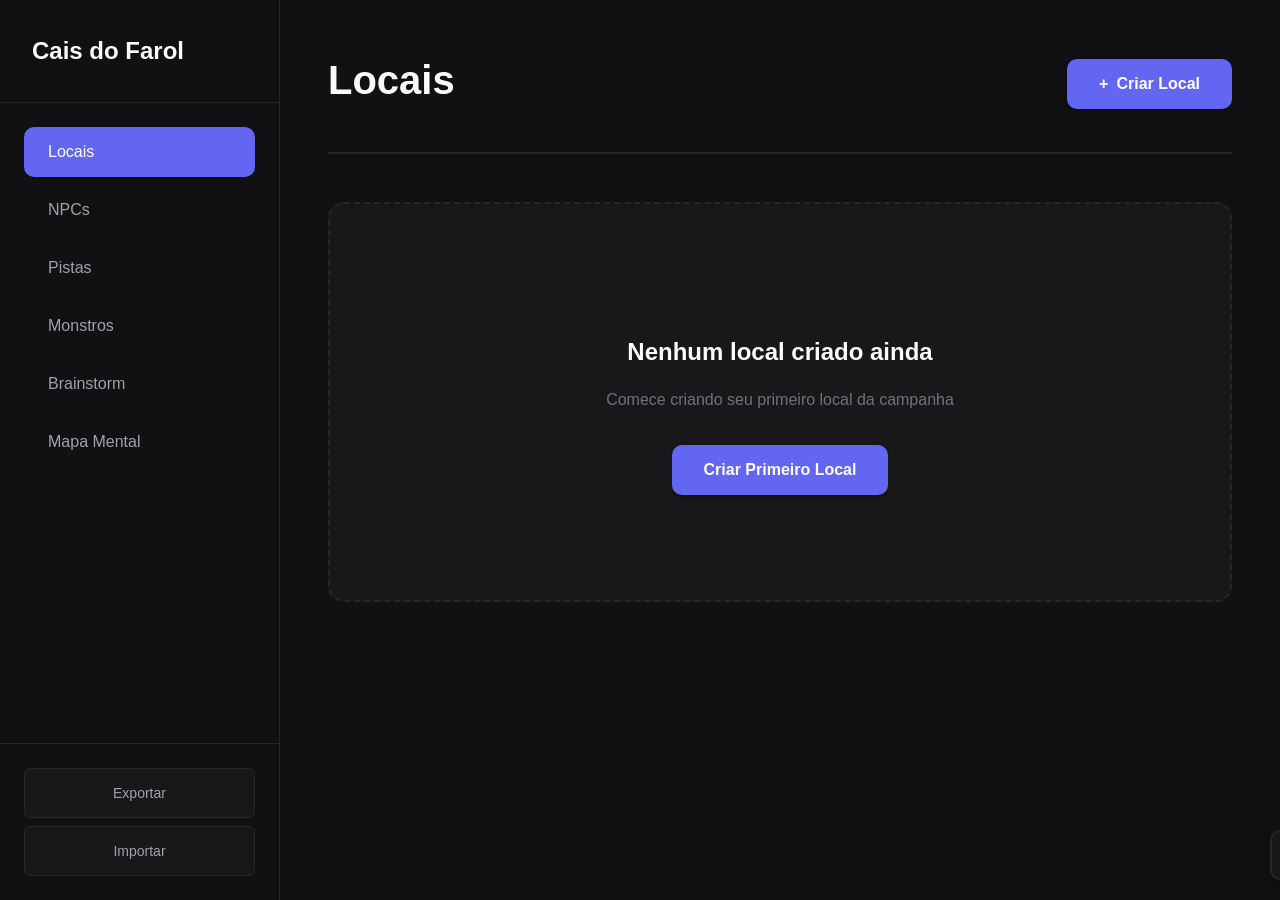
==== commit 6019efe0: "Add files via upload" ====
--- a/index.html
+++ b/index.html
@@ -29,6 +29,9 @@
             <button class="nav-item" data-view="brainstorm">
                 <span class="nav-label">Brainstorm</span>
             </button>
+            <button class="nav-item" data-view="canvas">
+                <span class="nav-label">Mapa Mental</span>
+            </button>
         </nav>
         <div class="sidebar-footer">
             <button class="btn-export" id="exportData">Exportar</button>
@@ -55,6 +58,12 @@
                     <span>+</span> Criar Local
                 </button>
             </div>
+            
+            <!-- Navegação Hierárquica -->
+            <nav id="hierarchyNav" class="hierarchy-nav hidden">
+                <!-- Conteúdo gerado dinamicamente pelo HierarchyManager -->
+            </nav>
+            
             <div class="empty-state" id="emptyLocais">
                 <div class="empty-icon"></div>
                 <h3>Nenhum local criado ainda</h3>
@@ -129,34 +138,208 @@
                 </div>
             </div>
             
-            <div class="brainstorm-selector">
-                <h3>Escolha o tipo de ideia que deseja explorar:</h3>
-                <div class="brainstorm-categories">
-                    <button class="category-card" data-category="local">
-                        <span class="category-title">Locais</span>
-                        <span class="category-desc">Lugares misteriosos e interessantes</span>
-                    </button>
-                    <button class="category-card" data-category="npc">
-                        <span class="category-title">NPCs</span>
-                        <span class="category-desc">Personagens memoráveis</span>
-                    </button>
-                    <button class="category-card" data-category="pista">
-                        <span class="category-title">Pistas</span>
-                        <span class="category-desc">Documentos e evidências</span>
-                    </button>
-                    <button class="category-card" data-category="monstro">
-                        <span class="category-title">Monstros</span>
-                        <span class="category-desc">Criaturas únicas e desafiadoras</span>
-                    </button>
-                </div>
-            </div>
-
+            <!-- Wizard de Configuração -->
+            <div id="brainstormWizard" class="brainstorm-wizard">
+                <!-- Passo 1: Gênero -->
+                <div class="wizard-step active" data-step="1">
+                    <h3 class="wizard-question">Que tipo de história você quer contar?</h3>
+                    <div class="wizard-options">
+                        <button class="wizard-option" data-value="fantasia-epica">
+                            <span class="option-emoji">⚔️</span>
+                            <span class="option-title">Fantasia Épica</span>
+                            <span class="option-desc">Magia, dragões e heróis lendários</span>
+                        </button>
+                        <button class="wizard-option" data-value="horror-cosmico">
+                            <span class="option-emoji">🐙</span>
+                            <span class="option-title">Horror Cósmico</span>
+                            <span class="option-desc">Mistérios insondáveis e terror ancestral</span>
+                        </button>
+                        <button class="wizard-option" data-value="noir-urbano">
+                            <span class="option-emoji">🕵️</span>
+                            <span class="option-title">Noir Urbano</span>
+                            <span class="option-desc">Crimes, corrupção e mistérios sombrios</span>
+                        </button>
+                        <button class="wizard-option" data-value="steampunk">
+                            <span class="option-emoji">⚙️</span>
+                            <span class="option-title">Steampunk</span>
+                            <span class="option-desc">Vapor, engrenagens e invenções vitorianas</span>
+                        </button>
+                        <button class="wizard-option" data-value="aventura-pirata">
+                            <span class="option-emoji">🏴‍☠️</span>
+                            <span class="option-title">Aventura Pirata</span>
+                            <span class="option-desc">Mares perigosos, tesouros e liberdade</span>
+                        </button>
+                        <button class="wizard-option" data-value="faroeste">
+                            <span class="option-emoji">🤠</span>
+                            <span class="option-title">Faroeste Místico</span>
+                            <span class="option-desc">Fronteira selvagem com magia e folclore</span>
+                        </button>
+                        <button class="wizard-option" data-value="cyberpunk">
+                            <span class="option-emoji">🌆</span>
+                            <span class="option-title">Cyberpunk</span>
+                            <span class="option-desc">Tecnologia, corporações e ruas neon</span>
+                        </button>
+                        <button class="wizard-option" data-value="pos-apocaliptico">
+                            <span class="option-emoji">☢️</span>
+                            <span class="option-title">Pós-Apocalíptico</span>
+                            <span class="option-desc">Sobrevivência em mundo devastado</span>
+                        </button>
+                        <button class="wizard-option wizard-random" data-value="random">
+                            <span class="option-emoji">🎲</span>
+                            <span class="option-title">Surpresa-me!</span>
+                            <span class="option-desc">Deixe o destino escolher</span>
+                        </button>
+                    </div>
+                </div>
+
+                <!-- Passo 2: Tom -->
+                <div class="wizard-step" data-step="2">
+                    <h3 class="wizard-question">Qual o tom da sua campanha?</h3>
+                    <div class="wizard-options">
+                        <button class="wizard-option" data-value="sombrio">
+                            <span class="option-emoji">🌑</span>
+                            <span class="option-title">Sombrio e Pesado</span>
+                            <span class="option-desc">Temas adultos, consequências reais</span>
+                        </button>
+                        <button class="wizard-option" data-value="equilibrado">
+                            <span class="option-emoji">⚖️</span>
+                            <span class="option-title">Equilibrado</span>
+                            <span class="option-desc">Mistura de drama e momentos leves</span>
+                        </button>
+                        <button class="wizard-option" data-value="heroico">
+                            <span class="option-emoji">✨</span>
+                            <span class="option-title">Heroico e Épico</span>
+                            <span class="option-desc">Grandes feitos e vitórias memoráveis</span>
+                        </button>
+                        <button class="wizard-option" data-value="satirico">
+                            <span class="option-emoji">🎭</span>
+                            <span class="option-title">Satírico e Irreverente</span>
+                            <span class="option-desc">Humor negro e crítica social</span>
+                        </button>
+                        <button class="wizard-option wizard-random" data-value="random">
+                            <span class="option-emoji">🎲</span>
+                            <span class="option-title">Surpresa-me!</span>
+                            <span class="option-desc">Deixe o destino escolher</span>
+                        </button>
+                    </div>
+                </div>
+
+                <!-- Passo 3: Época -->
+                <div class="wizard-step" data-step="3">
+                    <h3 class="wizard-question">Em que época se passa?</h3>
+                    <div class="wizard-options">
+                        <button class="wizard-option" data-value="era-antiga">
+                            <span class="option-emoji">🏛️</span>
+                            <span class="option-title">Era Antiga</span>
+                            <span class="option-desc">Impérios, mitos e bronze</span>
+                        </button>
+                        <button class="wizard-option" data-value="medieval">
+                            <span class="option-emoji">🏰</span>
+                            <span class="option-title">Medieval</span>
+                            <span class="option-desc">Castelos, cavaleiros e feudalismo</span>
+                        </button>
+                        <button class="wizard-option" data-value="renascimento">
+                            <span class="option-emoji">🎨</span>
+                            <span class="option-title">Renascimento</span>
+                            <span class="option-desc">Arte, intriga política e descobertas</span>
+                        </button>
+                        <button class="wizard-option" data-value="era-vitoriana">
+                            <span class="option-emoji">🎩</span>
+                            <span class="option-title">Era Vitoriana</span>
+                            <span class="option-desc">Industrialização e alta sociedade</span>
+                        </button>
+                        <button class="wizard-option" data-value="contemporaneo">
+                            <span class="option-emoji">🌐</span>
+                            <span class="option-title">Contemporâneo</span>
+                            <span class="option-desc">Mundo moderno e tecnologia atual</span>
+                        </button>
+                        <button class="wizard-option" data-value="futuro">
+                            <span class="option-emoji">🚀</span>
+                            <span class="option-title">Futuro</span>
+                            <span class="option-desc">Espaço, IA e transhumanismo</span>
+                        </button>
+                        <button class="wizard-option wizard-random" data-value="random">
+                            <span class="option-emoji">🎲</span>
+                            <span class="option-title">Surpresa-me!</span>
+                            <span class="option-desc">Deixe o destino escolher</span>
+                        </button>
+                    </div>
+                </div>
+
+                <!-- Passo 4: Tipo de Conteúdo -->
+                <div class="wizard-step" data-step="4">
+                    <h3 class="wizard-question">O que você quer criar agora?</h3>
+                    <div class="wizard-options">
+                        <button class="wizard-option" data-value="local">
+                            <span class="option-emoji">📍</span>
+                            <span class="option-title">Local</span>
+                            <span class="option-desc">Lugares memoráveis</span>
+                        </button>
+                        <button class="wizard-option" data-value="npc">
+                            <span class="option-emoji">👤</span>
+                            <span class="option-title">NPC</span>
+                            <span class="option-desc">Personagens complexos</span>
+                        </button>
+                        <button class="wizard-option" data-value="pista">
+                            <span class="option-emoji">🔍</span>
+                            <span class="option-title">Pista</span>
+                            <span class="option-desc">Evidências e documentos</span>
+                        </button>
+                        <button class="wizard-option" data-value="monstro">
+                            <span class="option-emoji">👹</span>
+                            <span class="option-title">Monstro</span>
+                            <span class="option-desc">Criaturas ameaçadoras</span>
+                        </button>
+                        <button class="wizard-option wizard-random" data-value="random">
+                            <span class="option-emoji">🎲</span>
+                            <span class="option-title">Surpresa-me!</span>
+                            <span class="option-desc">Deixe o destino escolher</span>
+                        </button>
+                    </div>
+                </div>
+
+                <!-- Navegação -->
+                <div class="wizard-navigation">
+                    <button class="btn-secondary wizard-back" style="display: none;">← Voltar</button>
+                    <div class="wizard-progress">
+                        <span class="progress-dot active"></span>
+                        <span class="progress-dot"></span>
+                        <span class="progress-dot"></span>
+                        <span class="progress-dot"></span>
+                    </div>
+                </div>
+            </div>
+
+            <!-- Resultados -->
             <div class="brainstorm-results hidden" id="brainstormResults">
                 <div class="results-header">
-                    <h3>Ideias Geradas</h3>
-                    <button class="btn-primary" id="generateMoreIdeas">🎲 Gerar Mais</button>
+                    <div class="results-context">
+                        <h3>Ideias Geradas</h3>
+                        <p id="contextDescription" class="context-desc"></p>
+                    </div>
+                    <div class="results-actions">
+                        <button class="btn-secondary" id="changeSettings">⚙️ Mudar Configurações</button>
+                        <button class="btn-primary" id="generateMoreIdeas">🎲 Gerar Mais</button>
+                    </div>
                 </div>
                 <div id="ideasGrid" class="ideas-grid"></div>
+            </div>
+        </section>
+
+        <!-- VIEW: CANVAS -->
+        <section id="view-canvas" class="view-section">
+            <div class="canvas-header">
+                <div>
+                    <h2 class="view-title">Mapa Mental</h2>
+                </div>
+                <div class="canvas-controls">
+                    <button class="btn-canvas" id="canvasReset">⟲</button>
+                    <button class="btn-primary" id="canvasAutoOrganize">Organizar</button>
+                </div>
+            </div>
+            <div id="mindMapCanvas" class="mind-map-container">
+                <svg id="connectionsSvg" class="connections-layer"></svg>
+                <div id="nodesContainer" class="nodes-layer"></div>
             </div>
         </section>
 
@@ -176,32 +359,98 @@
         </div>
     </div>
 
-    <!-- MODAL DE AJUSTE DE IMAGEM -->
+    <!-- MODAL DE CROP DE IMAGEM -->
     <div id="imageModal" class="modal">
-        <div class="modal-overlay"></div>
-        <div class="modal-dialog image-modal">
+        <div class="modal-overlay" onclick="ImageManager.closeModal()"></div>
+        <div class="modal-dialog crop-modal">
             <div class="modal-header">
-                <h3 class="modal-title">📐 Ajustar Tamanho da Imagem</h3>
+                <h3 class="modal-title">✂️ Recortar Imagem</h3>
                 <button class="modal-close" onclick="ImageManager.closeModal()">&times;</button>
             </div>
-            <div class="modal-body image-modal-body">
-                <div class="image-preview-wrapper">
-                    <div id="imagePreview" class="image-preview-box"></div>
-                </div>
-                <div class="size-control">
-                    <label class="size-label">🔍 Zoom: <strong id="sizeValue">100%</strong></label>
-                    <input type="range" id="sizeSlider" min="50" max="150" value="100" step="5" 
-                           oninput="ImageManager.updateZoom()">
-                    <div class="size-hints">
-                        <span>Menos imagem</span>
-                        <span>Mais imagem</span>
-                    </div>
+            <div class="modal-body crop-modal-body">
+                <!-- Instruções -->
+                <p class="crop-instructions">
+                    Arraste a imagem para ajustar a área visível. Use o zoom para ver mais ou menos da imagem.
+                </p>
+                
+                <!-- Área de Crop com Canvas -->
+                <div class="crop-area-wrapper">
+                    <div class="crop-area">
+                        <canvas id="cropCanvas" class="crop-canvas"></canvas>
+                        <!-- Grid de referência -->
+                        <div class="crop-grid">
+                            <div class="crop-grid-line vertical"></div>
+                            <div class="crop-grid-line vertical"></div>
+                            <div class="crop-grid-line horizontal"></div>
+                            <div class="crop-grid-line horizontal"></div>
+                        </div>
+                    </div>
+                </div>
+                
+                <!-- Controle de Zoom -->
+                <div class="crop-zoom-control">
+                    <span class="crop-zoom-icon">🔍</span>
+                    <input type="range" id="cropZoomSlider" class="crop-zoom-slider" 
+                           min="100" max="300" value="100" step="5">
+                    <span class="crop-zoom-value" id="cropZoomValue">100%</span>
+                </div>
+                
+                <!-- Dicas visuais -->
+                <div class="crop-hints">
+                    <span>← Menos zoom = mais contexto</span>
+                    <span>Mais zoom = mais detalhe →</span>
                 </div>
             </div>
             <div class="modal-footer">
-                <button class="btn-secondary" onclick="ImageManager.closeModal()">✕ Cancelar</button>
-                <button class="btn-primary" onclick="ImageManager.confirmImage()">✓ Confirmar</button>
-            </div>
+                <button class="btn-secondary" onclick="ImageManager.closeModal()">
+                    ✕ Cancelar
+                </button>
+                <button class="btn-primary" onclick="ImageManager.confirmCrop()">
+                    ✓ Aplicar Recorte
+                </button>
+            </div>
+        </div>
+    </div>
+
+    <!-- SELETOR DE COR DE DESTAQUE -->
+    <div id="colorPickerTrigger" class="color-picker-trigger">
+        <span class="picker-icon">🎨</span>
+    </div>
+    <div id="colorPickerPanel" class="color-picker-panel">
+        <div class="panel-header">
+            <span>Escolha sua cor de destaque</span>
+        </div>
+        <div class="color-options">
+            <button class="color-option" data-color="#6366f1" data-rgb="99, 102, 241" title="Índigo">
+                <span style="background: #6366f1;"></span>
+            </button>
+            <button class="color-option" data-color="#8b5cf6" data-rgb="139, 92, 246" title="Violeta">
+                <span style="background: #8b5cf6;"></span>
+            </button>
+            <button class="color-option" data-color="#ec4899" data-rgb="236, 72, 153" title="Rosa">
+                <span style="background: #ec4899;"></span>
+            </button>
+            <button class="color-option" data-color="#ef4444" data-rgb="239, 68, 68" title="Vermelho">
+                <span style="background: #ef4444;"></span>
+            </button>
+            <button class="color-option" data-color="#f97316" data-rgb="249, 115, 22" title="Laranja">
+                <span style="background: #f97316;"></span>
+            </button>
+            <button class="color-option" data-color="#eab308" data-rgb="234, 179, 8" title="Amarelo">
+                <span style="background: #eab308;"></span>
+            </button>
+            <button class="color-option" data-color="#22c55e" data-rgb="34, 197, 94" title="Verde">
+                <span style="background: #22c55e;"></span>
+            </button>
+            <button class="color-option" data-color="#14b8a6" data-rgb="20, 184, 166" title="Teal">
+                <span style="background: #14b8a6;"></span>
+            </button>
+            <button class="color-option" data-color="#06b6d4" data-rgb="6, 182, 212" title="Ciano">
+                <span style="background: #06b6d4;"></span>
+            </button>
+            <button class="color-option" data-color="#3b82f6" data-rgb="59, 130, 246" title="Azul">
+                <span style="background: #3b82f6;"></span>
+            </button>
         </div>
     </div>
 
--- a/mestre.css
+++ b/mestre.css
@@ -8,29 +8,28 @@
 }
 
 :root {
-    /* Cores - Pôr do Sol no Cais */
-    --color-primary: #e67e22;
-    --color-primary-dark: #d35400;
-    --color-primary-light: #f39c12;
-    --color-accent: #f39c12;
-    --color-sea: #2980b9;
-    
-    /* Backgrounds - Madeira e Céu do Entardecer */
-    --bg-app: #1a1410;
-    --bg-sidebar: #2c2416;
-    --bg-content: #2c2416;
-    --bg-card: #3a2f1f;
-    --bg-card-hover: #4a3f2a;
-    --bg-input: #1a1410;
-    --bg-modal: #2c2416;
-    
-    /* Textos - Tons Quentes */
-    --text-primary: #f5e6d3;
-    --text-secondary: #d4a574;
-    --text-muted: #a67c52;
-    
-    /* Bordas - Madeira Envelhecida */
-    --border-color: #4a3f2a;
+    /* Cor de Destaque - Configurável pelo Usuário */
+    --color-primary: #6366f1;
+    --color-primary-dark: #4f46e5;
+    --color-primary-light: #818cf8;
+    --color-primary-rgb: 99, 102, 241;
+    
+    /* Backgrounds - Tons Neutros Escuros */
+    --bg-app: #0a0a0b;
+    --bg-sidebar: #111113;
+    --bg-content: #111113;
+    --bg-card: #18181b;
+    --bg-card-hover: #27272a;
+    --bg-input: #09090b;
+    --bg-modal: #18181b;
+    
+    /* Textos - Tons Neutros */
+    --text-primary: #fafafa;
+    --text-secondary: #a1a1aa;
+    --text-muted: #71717a;
+    
+    /* Bordas - Cinzas Sutis */
+    --border-color: #27272a;
     --border-radius-sm: 6px;
     --border-radius-md: 10px;
     --border-radius-lg: 16px;
@@ -61,8 +60,8 @@
     font-family: 'Inter', -apple-system, BlinkMacSystemFont, 'Segoe UI', Roboto, Oxygen, Ubuntu, Cantarell, sans-serif;
     background: var(--bg-app);
     background-image: 
-        linear-gradient(90deg, rgba(74, 63, 42, 0.1) 1px, transparent 1px),
-        linear-gradient(rgba(74, 63, 42, 0.1) 1px, transparent 1px);
+        linear-gradient(90deg, rgba(39, 39, 42, 0.3) 1px, transparent 1px),
+        linear-gradient(rgba(39, 39, 42, 0.3) 1px, transparent 1px);
     background-size: 80px 80px;
     color: var(--text-primary);
     line-height: 1.6;
@@ -486,6 +485,240 @@
     gap: 0.25rem;
 }
 
+.card-badge-sublocais {
+    background: rgba(var(--color-primary-rgb, 99, 102, 241), 0.15);
+    color: var(--color-primary);
+    font-weight: 500;
+}
+
+.card-breadcrumb {
+    background: var(--bg-input);
+    padding: 0.4rem 0.75rem;
+    font-size: 0.7rem;
+    color: var(--text-muted);
+    border-bottom: 1px solid var(--border-color);
+    white-space: nowrap;
+    overflow: hidden;
+    text-overflow: ellipsis;
+}
+
+.card-sublocation {
+    border-left: 3px solid var(--color-primary);
+}
+
+/* ============================================
+   SISTEMA DE NÍVEIS HIERÁRQUICOS DE LOCAIS
+   ============================================ */
+
+/* Navegação de hierarquia (breadcrumb de navegação) */
+.hierarchy-nav {
+    display: flex;
+    align-items: center;
+    gap: var(--spacing-sm);
+    margin-bottom: var(--spacing-lg);
+    padding: var(--spacing-sm) var(--spacing-md);
+    background: var(--bg-card);
+    border-radius: var(--border-radius-md);
+    border: 1px solid var(--border-color);
+    flex-wrap: wrap;
+}
+
+.hierarchy-nav.hidden {
+    display: none;
+}
+
+.hierarchy-btn {
+    display: inline-flex;
+    align-items: center;
+    gap: 0.5rem;
+    padding: 0.5rem 1rem;
+    background: var(--bg-input);
+    border: 1px solid var(--border-color);
+    border-radius: var(--border-radius-sm);
+    color: var(--text-secondary);
+    font-size: 0.875rem;
+    cursor: pointer;
+    transition: all var(--transition-fast);
+}
+
+.hierarchy-btn:hover {
+    background: var(--color-primary);
+    border-color: var(--color-primary);
+    color: white;
+}
+
+.hierarchy-btn.active {
+    background: var(--color-primary);
+    border-color: var(--color-primary);
+    color: white;
+}
+
+.hierarchy-path {
+    display: flex;
+    align-items: center;
+    gap: 0.5rem;
+    flex: 1;
+    flex-wrap: wrap;
+}
+
+.hierarchy-path-item {
+    color: var(--text-muted);
+    font-size: 0.875rem;
+    cursor: pointer;
+    transition: color var(--transition-fast);
+    padding: 0.25rem 0.5rem;
+    border-radius: var(--border-radius-sm);
+}
+
+.hierarchy-path-item:hover {
+    color: var(--color-primary);
+    background: rgba(var(--color-primary-rgb), 0.1);
+}
+
+.hierarchy-path-item.current {
+    color: var(--text-primary);
+    font-weight: 600;
+}
+
+.hierarchy-path-separator {
+    color: var(--text-muted);
+    font-size: 0.75rem;
+}
+
+/* Níveis hierárquicos dos cards */
+.card.level-0 {
+    /* Região - Maior destaque */
+    transform: scale(1);
+}
+
+.card.level-1 {
+    /* Cidade */
+    transform: scale(0.97);
+}
+
+.card.level-2 {
+    /* Local */
+    transform: scale(0.94);
+}
+
+.card.level-3 {
+    /* Sub-local */
+    transform: scale(0.91);
+}
+
+.card.level-4 {
+    /* Sub-sub-local */
+    transform: scale(0.88);
+}
+
+/* Ajuste de hover para manter proporção */
+.card.level-1:hover { transform: scale(0.97) translateY(-4px); }
+.card.level-2:hover { transform: scale(0.94) translateY(-4px); }
+.card.level-3:hover { transform: scale(0.91) translateY(-4px); }
+.card.level-4:hover { transform: scale(0.88) translateY(-4px); }
+
+/* Altura da imagem por nível */
+.card.level-0 .card-image { height: 220px; }
+.card.level-1 .card-image { height: 180px; }
+.card.level-2 .card-image { height: 150px; }
+.card.level-3 .card-image { height: 120px; }
+.card.level-4 .card-image { height: 100px; }
+
+/* Opacidade e peso visual por nível */
+.card.level-1 { opacity: 0.95; }
+.card.level-2 { opacity: 0.90; }
+.card.level-3 { opacity: 0.85; }
+.card.level-4 { opacity: 0.80; }
+
+/* Borda indicativa de nível */
+.card.level-0 { border-left: 4px solid var(--color-primary); }
+.card.level-1 { border-left: 4px solid rgba(var(--color-primary-rgb), 0.7); }
+.card.level-2 { border-left: 4px solid rgba(var(--color-primary-rgb), 0.5); }
+.card.level-3 { border-left: 4px solid rgba(var(--color-primary-rgb), 0.3); }
+.card.level-4 { border-left: 4px solid rgba(var(--color-primary-rgb), 0.2); }
+
+/* Badge de nível */
+.card-level-badge {
+    position: absolute;
+    top: 0.5rem;
+    right: 0.5rem;
+    padding: 0.25rem 0.6rem;
+    background: rgba(0, 0, 0, 0.7);
+    color: white;
+    font-size: 0.65rem;
+    font-weight: 600;
+    text-transform: uppercase;
+    border-radius: 4px;
+    letter-spacing: 0.5px;
+}
+
+.card-level-badge.level-0 { background: var(--color-primary); }
+.card-level-badge.level-1 { background: rgba(var(--color-primary-rgb), 0.8); }
+.card-level-badge.level-2 { background: rgba(var(--color-primary-rgb), 0.6); }
+.card-level-badge.level-3 { background: rgba(var(--color-primary-rgb), 0.4); }
+.card-level-badge.level-4 { background: rgba(var(--color-primary-rgb), 0.3); }
+
+/* Indicador de sub-locais clicável */
+.card-sublocais-indicator {
+    display: inline-flex;
+    align-items: center;
+    gap: 0.5rem;
+    padding: 0.4rem 0.8rem;
+    background: rgba(var(--color-primary-rgb), 0.15);
+    color: var(--color-primary);
+    border-radius: var(--border-radius-sm);
+    font-size: 0.8rem;
+    font-weight: 500;
+    cursor: pointer;
+    transition: all var(--transition-fast);
+    border: 1px solid transparent;
+}
+
+.card-sublocais-indicator:hover {
+    background: var(--color-primary);
+    color: white;
+    border-color: var(--color-primary);
+}
+
+/* Animações de entrada/saída para filtro hierárquico */
+.card.hierarchy-hidden {
+    display: none !important;
+}
+
+.card.hierarchy-entering {
+    animation: cardEnter 0.3s ease forwards;
+}
+
+.card.hierarchy-focused {
+    transform: scale(1) !important;
+    opacity: 1 !important;
+    border-color: var(--color-primary);
+    box-shadow: 0 0 0 2px rgba(var(--color-primary-rgb), 0.3), var(--shadow-lg);
+}
+
+@keyframes cardEnter {
+    from {
+        opacity: 0;
+        transform: scale(0.9) translateY(10px);
+    }
+    to {
+        opacity: 1;
+        transform: scale(1) translateY(0);
+    }
+}
+
+/* Grid responsivo para modo focado */
+.cards-grid.focused-mode {
+    grid-template-columns: repeat(auto-fill, minmax(280px, 1fr));
+    gap: var(--spacing-md);
+}
+
+/* Card expandido no modo foco */
+.cards-grid.focused-mode .card {
+    transform: scale(1) !important;
+    opacity: 1 !important;
+}
+
 .card-actions {
     display: flex;
     gap: var(--spacing-xs);
@@ -749,6 +982,207 @@
 }
 
 /* ============================================
+   MODAL DE CROP DE IMAGEM
+   ============================================ */
+
+/* Container do modal */
+.crop-modal {
+    max-width: 600px;
+    width: 95%;
+}
+
+.crop-modal-body {
+    display: flex;
+    flex-direction: column;
+    gap: var(--spacing-md);
+    padding: var(--spacing-md);
+    background: #0a0a0b;
+}
+
+/* Instruções */
+.crop-instructions {
+    text-align: center;
+    color: var(--text-secondary);
+    font-size: 0.875rem;
+    margin: 0;
+    padding: 0 var(--spacing-sm);
+}
+
+/* Wrapper da área de crop (centraliza) */
+.crop-area-wrapper {
+    display: flex;
+    justify-content: center;
+    align-items: center;
+    padding: var(--spacing-md);
+}
+
+/* Área de crop com proporção fixa 3:2 */
+.crop-area {
+    position: relative;
+    width: 450px;
+    height: 300px;
+    border: 3px solid var(--color-primary);
+    border-radius: var(--border-radius-md);
+    overflow: hidden;
+    box-shadow: 
+        0 0 0 4px rgba(var(--color-primary-rgb), 0.2),
+        0 8px 32px rgba(0, 0, 0, 0.5);
+    background: #000;
+}
+
+/* Canvas de preview */
+.crop-canvas {
+    display: block;
+    width: 100%;
+    height: 100%;
+    cursor: grab;
+}
+
+.crop-canvas:active {
+    cursor: grabbing;
+}
+
+/* Grid de regra dos terços */
+.crop-grid {
+    position: absolute;
+    top: 0;
+    left: 0;
+    right: 0;
+    bottom: 0;
+    pointer-events: none;
+}
+
+.crop-grid-line {
+    position: absolute;
+    background: rgba(255, 255, 255, 0.15);
+}
+
+.crop-grid-line.vertical {
+    width: 1px;
+    height: 100%;
+    top: 0;
+}
+
+.crop-grid-line.vertical:first-child {
+    left: 33.33%;
+}
+
+.crop-grid-line.vertical:nth-child(2) {
+    left: 66.66%;
+}
+
+.crop-grid-line.horizontal {
+    height: 1px;
+    width: 100%;
+    left: 0;
+}
+
+.crop-grid-line.horizontal:nth-child(3) {
+    top: 33.33%;
+}
+
+.crop-grid-line.horizontal:nth-child(4) {
+    top: 66.66%;
+}
+
+/* Controle de zoom */
+.crop-zoom-control {
+    display: flex;
+    align-items: center;
+    gap: var(--spacing-sm);
+    padding: 0 var(--spacing-md);
+}
+
+.crop-zoom-icon {
+    font-size: 1.25rem;
+    opacity: 0.7;
+}
+
+.crop-zoom-slider {
+    flex: 1;
+    height: 8px;
+    background: var(--bg-input);
+    border-radius: 4px;
+    outline: none;
+    -webkit-appearance: none;
+    appearance: none;
+    cursor: pointer;
+}
+
+.crop-zoom-slider::-webkit-slider-thumb {
+    -webkit-appearance: none;
+    appearance: none;
+    width: 20px;
+    height: 20px;
+    background: var(--color-primary);
+    border-radius: 50%;
+    cursor: pointer;
+    transition: all 0.2s ease;
+    box-shadow: 0 2px 6px rgba(0, 0, 0, 0.3);
+}
+
+.crop-zoom-slider::-webkit-slider-thumb:hover {
+    transform: scale(1.15);
+    box-shadow: 0 0 12px var(--color-primary);
+}
+
+.crop-zoom-slider::-moz-range-thumb {
+    width: 20px;
+    height: 20px;
+    background: var(--color-primary);
+    border-radius: 50%;
+    cursor: pointer;
+    border: none;
+    transition: all 0.2s ease;
+    box-shadow: 0 2px 6px rgba(0, 0, 0, 0.3);
+}
+
+.crop-zoom-slider::-moz-range-thumb:hover {
+    transform: scale(1.15);
+    box-shadow: 0 0 12px var(--color-primary);
+}
+
+.crop-zoom-value {
+    min-width: 50px;
+    text-align: right;
+    font-weight: 600;
+    color: var(--color-primary);
+    font-size: 1rem;
+}
+
+/* Dicas de zoom */
+.crop-hints {
+    display: flex;
+    justify-content: space-between;
+    font-size: 0.75rem;
+    color: var(--text-muted);
+    padding: 0 var(--spacing-md);
+    opacity: 0.7;
+}
+
+/* Responsivo para mobile */
+@media (max-width: 520px) {
+    .crop-area {
+        width: 100%;
+        height: auto;
+        aspect-ratio: 3 / 2;
+    }
+    
+    .crop-modal {
+        max-width: 100%;
+        margin: 10px;
+    }
+    
+    .crop-instructions {
+        font-size: 0.8rem;
+    }
+    
+    .crop-hints {
+        font-size: 0.7rem;
+    }
+}
+
+/* ============================================
    FORMS
    ============================================ */
 .form-group {
@@ -997,6 +1431,34 @@
     padding: var(--spacing-xl);
 }
 
+.detail-breadcrumb {
+    font-size: 0.85rem;
+    color: var(--text-muted);
+    margin-bottom: var(--spacing-sm);
+    padding-bottom: var(--spacing-sm);
+    border-bottom: 1px solid var(--border-color);
+}
+
+.detail-breadcrumb .breadcrumb-item {
+    color: var(--color-primary);
+    cursor: pointer;
+    transition: opacity var(--transition-fast);
+}
+
+.detail-breadcrumb .breadcrumb-item:hover {
+    opacity: 0.7;
+    text-decoration: underline;
+}
+
+.detail-breadcrumb .breadcrumb-current {
+    color: var(--text-secondary);
+}
+
+.detail-list-item-sublocation {
+    background: rgba(var(--color-primary-rgb, 99, 102, 241), 0.1);
+    border-left: 3px solid var(--color-primary);
+}
+
 .detail-header {
     margin-bottom: var(--spacing-lg);
     padding-top: var(--spacing-md);
@@ -1277,6 +1739,137 @@
 /* ============================================
    BRAINSTORM
    ============================================ */
+
+/* Wizard de Configuração */
+.brainstorm-wizard {
+    margin-bottom: var(--spacing-xl);
+}
+
+.wizard-step {
+    display: none;
+    animation: fadeIn 0.4s ease;
+}
+
+.wizard-step.active {
+    display: block;
+}
+
+.wizard-question {
+    font-size: 1.75rem;
+    color: var(--text-primary);
+    margin-bottom: var(--spacing-xl);
+    text-align: center;
+    font-weight: 700;
+}
+
+.wizard-options {
+    display: grid;
+    grid-template-columns: repeat(auto-fit, minmax(200px, 1fr));
+    gap: var(--spacing-lg);
+    margin-bottom: var(--spacing-xl);
+}
+
+.wizard-option {
+    background: var(--bg-card);
+    border: 2px solid var(--border-color);
+    border-radius: var(--border-radius-lg);
+    padding: var(--spacing-lg);
+    cursor: pointer;
+    transition: all var(--transition-normal);
+    display: flex;
+    flex-direction: column;
+    align-items: center;
+    gap: var(--spacing-sm);
+    text-align: center;
+    min-height: 140px;
+}
+
+.wizard-option:hover {
+    border-color: var(--color-primary);
+    transform: translateY(-4px);
+    box-shadow: var(--shadow-lg);
+    background: linear-gradient(135deg, var(--bg-card) 0%, rgba(230, 126, 34, 0.1) 100%);
+}
+
+.wizard-option.selected {
+    border-color: var(--color-primary);
+    background: linear-gradient(135deg, var(--bg-card) 0%, rgba(230, 126, 34, 0.2) 100%);
+    box-shadow: 0 0 20px rgba(230, 126, 34, 0.3);
+}
+
+.wizard-random {
+    border-style: dashed;
+    border-width: 3px;
+    background: linear-gradient(135deg, var(--bg-card) 0%, rgba(155, 89, 182, 0.1) 100%);
+}
+
+.wizard-random:hover {
+    border-color: #9b59b6;
+    background: linear-gradient(135deg, var(--bg-card) 0%, rgba(155, 89, 182, 0.2) 100%);
+    box-shadow: 0 0 15px rgba(155, 89, 182, 0.3);
+}
+
+.wizard-random .option-emoji {
+    animation: spin 2s linear infinite;
+}
+
+@keyframes spin {
+    0% { transform: rotate(0deg); }
+    100% { transform: rotate(360deg); }
+}
+
+.option-emoji {
+    font-size: 2.5rem;
+    margin-bottom: var(--spacing-xs);
+}
+
+.option-title {
+    font-size: 1.1rem;
+    font-weight: 700;
+    color: var(--text-primary);
+    display: block;
+}
+
+.option-desc {
+    font-size: 0.85rem;
+    color: var(--text-muted);
+    display: block;
+    line-height: 1.4;
+}
+
+.wizard-navigation {
+    display: flex;
+    justify-content: space-between;
+    align-items: center;
+    padding-top: var(--spacing-lg);
+    border-top: 2px solid var(--border-color);
+}
+
+.wizard-progress {
+    display: flex;
+    gap: var(--spacing-sm);
+    flex: 1;
+    justify-content: center;
+}
+
+.progress-dot {
+    width: 12px;
+    height: 12px;
+    border-radius: 50%;
+    background: var(--border-color);
+    transition: all var(--transition-normal);
+}
+
+.progress-dot.active {
+    background: var(--color-primary);
+    transform: scale(1.3);
+    box-shadow: 0 0 10px var(--color-primary);
+}
+
+.wizard-back {
+    margin-right: auto;
+}
+
 .brainstorm-selector {
     margin-bottom: var(--spacing-xl);
 }
@@ -1342,8 +1935,27 @@
 .results-header {
     display: flex;
     justify-content: space-between;
-    align-items: center;
+    align-items: flex-start;
     margin-bottom: var(--spacing-xl);
+    flex-wrap: wrap;
+    gap: var(--spacing-md);
+}
+
+.results-context h3 {
+    font-size: 1.75rem;
+    color: var(--text-primary);
+    margin: 0 0 var(--spacing-xs) 0;
+}
+
+.context-desc {
+    font-size: 0.95rem;
+    color: var(--text-muted);
+    margin: 0;
+}
+
+.results-actions {
+    display: flex;
+    gap: var(--spacing-sm);
 }
 
 .results-header h3 {
@@ -1404,3 +2016,403 @@
         transform: translateY(0);
     }
 }
+
+/* ============================================
+   MAPA MENTAL / CANVAS
+   ============================================ */
+.canvas-header {
+    display: flex;
+    justify-content: space-between;
+    align-items: center;
+    margin-bottom: var(--spacing-lg);
+    padding-bottom: var(--spacing-lg);
+    border-bottom: 2px solid var(--border-color);
+}
+
+.canvas-subtitle {
+    font-size: 0.95rem;
+    color: var(--text-muted);
+    margin: var(--spacing-xs) 0 0 0;
+}
+
+.canvas-controls {
+    display: flex;
+    gap: var(--spacing-sm);
+    align-items: center;
+}
+
+.btn-canvas {
+    width: 40px;
+    height: 40px;
+    background: var(--bg-card);
+    border: 2px solid var(--border-color);
+    border-radius: var(--border-radius-md);
+    color: var(--text-primary);
+    font-size: 1.25rem;
+    font-weight: 700;
+    cursor: pointer;
+    transition: all var(--transition-normal);
+    display: flex;
+    align-items: center;
+    justify-content: center;
+}
+
+.btn-canvas:hover {
+    background: var(--color-primary);
+    border-color: var(--color-primary);
+    color: white;
+    transform: scale(1.1);
+}
+
+.mind-map-container {
+    position: relative;
+    width: 100%;
+    height: calc(100vh - 200px);
+    background: linear-gradient(135deg, #0a0a14 0%, #1a1a2e 100%);
+    border: 2px solid var(--border-color);
+    border-radius: var(--border-radius-lg);
+    overflow: hidden;
+    cursor: grab;
+    user-select: none;
+    -webkit-user-select: none;
+    -moz-user-select: none;
+    -ms-user-select: none;
+}
+
+.mind-map-container:active {
+    cursor: grabbing;
+}
+
+.connections-layer {
+    position: absolute;
+    top: 0;
+    left: 0;
+    width: 100%;
+    height: 100%;
+    pointer-events: none;
+    z-index: 1;
+}
+
+.nodes-layer {
+    position: absolute;
+    top: 0;
+    left: 0;
+    width: 100%;
+    height: 100%;
+    z-index: 2;
+}
+
+.canvas-node {
+    position: absolute;
+    background: var(--bg-card);
+    border: 2px solid var(--border-color);
+    border-radius: var(--border-radius-lg);
+    padding: var(--spacing-md);
+    cursor: move;
+    transition: all var(--transition-normal);
+    min-width: 180px;
+    max-width: 220px;
+    box-shadow: var(--shadow-md);
+    user-select: none;
+    -webkit-user-select: none;
+    -moz-user-select: none;
+    -ms-user-select: none;
+}
+
+.canvas-node:hover {
+    border-color: var(--color-primary);
+    box-shadow: var(--shadow-lg);
+    z-index: 10;
+}
+
+.canvas-node.expanded {
+    min-width: 280px;
+    max-width: 350px;
+    z-index: 10;
+}
+
+.canvas-node.type-local {
+    border-left: 4px solid #3498db;
+}
+
+.canvas-node.type-npc {
+    border-left: 4px solid #e74c3c;
+}
+
+.canvas-node.type-pista {
+    border-left: 4px solid #f39c12;
+}
+
+.canvas-node.type-monstro {
+    border-left: 4px solid #9b59b6;
+}
+
+.node-header {
+    display: flex;
+    justify-content: space-between;
+    align-items: flex-start;
+    margin-bottom: var(--spacing-sm);
+}
+
+.node-type {
+    font-size: 0.7rem;
+    text-transform: uppercase;
+    letter-spacing: 1px;
+    color: var(--text-muted);
+    font-weight: 600;
+}
+
+.node-toggle {
+    background: none;
+    border: none;
+    color: var(--text-muted);
+    font-size: 1.2rem;
+    cursor: pointer;
+    padding: 0;
+    width: 24px;
+    height: 24px;
+    display: flex;
+    align-items: center;
+    justify-content: center;
+    transition: all var(--transition-fast);
+}
+
+.node-toggle:hover {
+    color: var(--color-primary);
+    transform: scale(1.2);
+}
+
+.node-title {
+    font-size: 1rem;
+    font-weight: 700;
+    color: var(--text-primary);
+    margin: 0 0 var(--spacing-xs) 0;
+    line-height: 1.3;
+}
+
+.node-summary {
+    font-size: 0.85rem;
+    color: var(--text-secondary);
+    line-height: 1.4;
+    margin: 0;
+}
+
+.node-details {
+    margin-top: var(--spacing-sm);
+    padding-top: var(--spacing-sm);
+    border-top: 1px solid var(--border-color);
+    font-size: 0.8rem;
+    color: var(--text-muted);
+    line-height: 1.5;
+    max-height: 200px;
+    overflow-y: auto;
+}
+
+.node-details::-webkit-scrollbar {
+    width: 4px;
+}
+
+.node-details::-webkit-scrollbar-track {
+    background: var(--bg-sidebar);
+}
+
+.node-details::-webkit-scrollbar-thumb {
+    background: var(--color-primary);
+    border-radius: 2px;
+}
+
+.node-image {
+    width: 100%;
+    height: 120px;
+    object-fit: cover;
+    border-radius: var(--border-radius-md);
+    margin-bottom: var(--spacing-sm);
+    pointer-events: none;
+    user-select: none;
+    -webkit-user-drag: none;
+}
+
+.connection-line {
+    stroke: var(--color-primary);
+    stroke-width: 2;
+    fill: none;
+    opacity: 0.4;
+    transition: all var(--transition-normal);
+}
+
+.connection-line:hover {
+    stroke-width: 3;
+    opacity: 0.8;
+}
+
+.connection-line.type-local {
+    stroke: #3498db;
+}
+
+.connection-line.type-npc {
+    stroke: #e74c3c;
+}
+
+.connection-line.type-pista {
+    stroke: #f39c12;
+}
+
+.connection-line.type-monstro {
+    stroke: #9b59b6;
+}
+
+@media (max-width: 768px) {
+    .canvas-header {
+        flex-direction: column;
+        gap: var(--spacing-md);
+        align-items: stretch;
+    }
+    
+    .canvas-controls {
+        justify-content: center;
+    }
+    
+    .mind-map-container {
+        height: calc(100vh - 250px);
+    }
+    
+    .canvas-node {
+        min-width: 150px;
+        max-width: 180px;
+        padding: var(--spacing-sm);
+    }
+    
+    .canvas-node.expanded {
+        min-width: 200px;
+        max-width: 250px;
+    }
+    
+    /* Brainstorm Responsivo */
+    .wizard-question {
+        font-size: 1.25rem;
+    }
+    
+    .wizard-options {
+        grid-template-columns: 1fr;
+    }
+    
+    .wizard-option {
+        min-height: 110px;
+    }
+    
+    .option-emoji {
+        font-size: 2rem;
+    }
+    
+    .results-actions {
+        flex-direction: column;
+    }
+}
+
+/* ============================================
+   SELETOR DE COR DE DESTAQUE
+   ============================================ */
+.color-picker-trigger {
+    position: fixed;
+    bottom: 20px;
+    right: -40px;
+    width: 50px;
+    height: 50px;
+    background: var(--bg-card);
+    border: 2px solid var(--border-color);
+    border-radius: var(--border-radius-md) 0 0 var(--border-radius-md);
+    display: flex;
+    align-items: center;
+    justify-content: center;
+    cursor: pointer;
+    z-index: 1000;
+    transition: all var(--transition-normal);
+    box-shadow: var(--shadow-md);
+}
+
+.color-picker-trigger:hover {
+    right: 0;
+    border-color: var(--color-primary);
+    box-shadow: 0 0 15px rgba(var(--color-primary-rgb), 0.3);
+}
+
+.picker-icon {
+    font-size: 1.5rem;
+    transition: transform var(--transition-normal);
+}
+
+.color-picker-trigger:hover .picker-icon {
+    transform: rotate(-15deg) scale(1.1);
+}
+
+.color-picker-panel {
+    position: fixed;
+    bottom: 80px;
+    right: 20px;
+    width: 260px;
+    background: var(--bg-card);
+    border: 2px solid var(--border-color);
+    border-radius: var(--border-radius-lg);
+    padding: var(--spacing-md);
+    z-index: 1001;
+    box-shadow: var(--shadow-xl);
+    opacity: 0;
+    visibility: hidden;
+    transform: translateY(10px) scale(0.95);
+    transition: all var(--transition-normal);
+}
+
+.color-picker-panel.active {
+    opacity: 1;
+    visibility: visible;
+    transform: translateY(0) scale(1);
+}
+
+.panel-header {
+    font-size: 0.85rem;
+    color: var(--text-muted);
+    text-align: center;
+    margin-bottom: var(--spacing-md);
+    padding-bottom: var(--spacing-sm);
+    border-bottom: 1px solid var(--border-color);
+}
+
+.color-options {
+    display: grid;
+    grid-template-columns: repeat(4, 1fr);
+    gap: var(--spacing-sm);
+}
+
+.color-option {
+    background: none;
+    border: 2px solid transparent;
+    border-radius: var(--border-radius-md);
+    padding: 4px;
+    cursor: pointer;
+    transition: all var(--transition-fast);
+}
+
+.color-option span {
+    display: block;
+    width: 32px;
+    height: 32px;
+    border-radius: var(--border-radius-sm);
+    transition: transform var(--transition-fast);
+}
+
+.color-option:hover {
+    border-color: var(--text-muted);
+    transform: scale(1.1);
+}
+
+.color-option:hover span {
+    box-shadow: 0 0 12px currentColor;
+}
+
+.color-option.selected {
+    border-color: var(--text-primary);
+}
+
+.color-option.selected span {
+    box-shadow: 0 0 15px currentColor;
+}
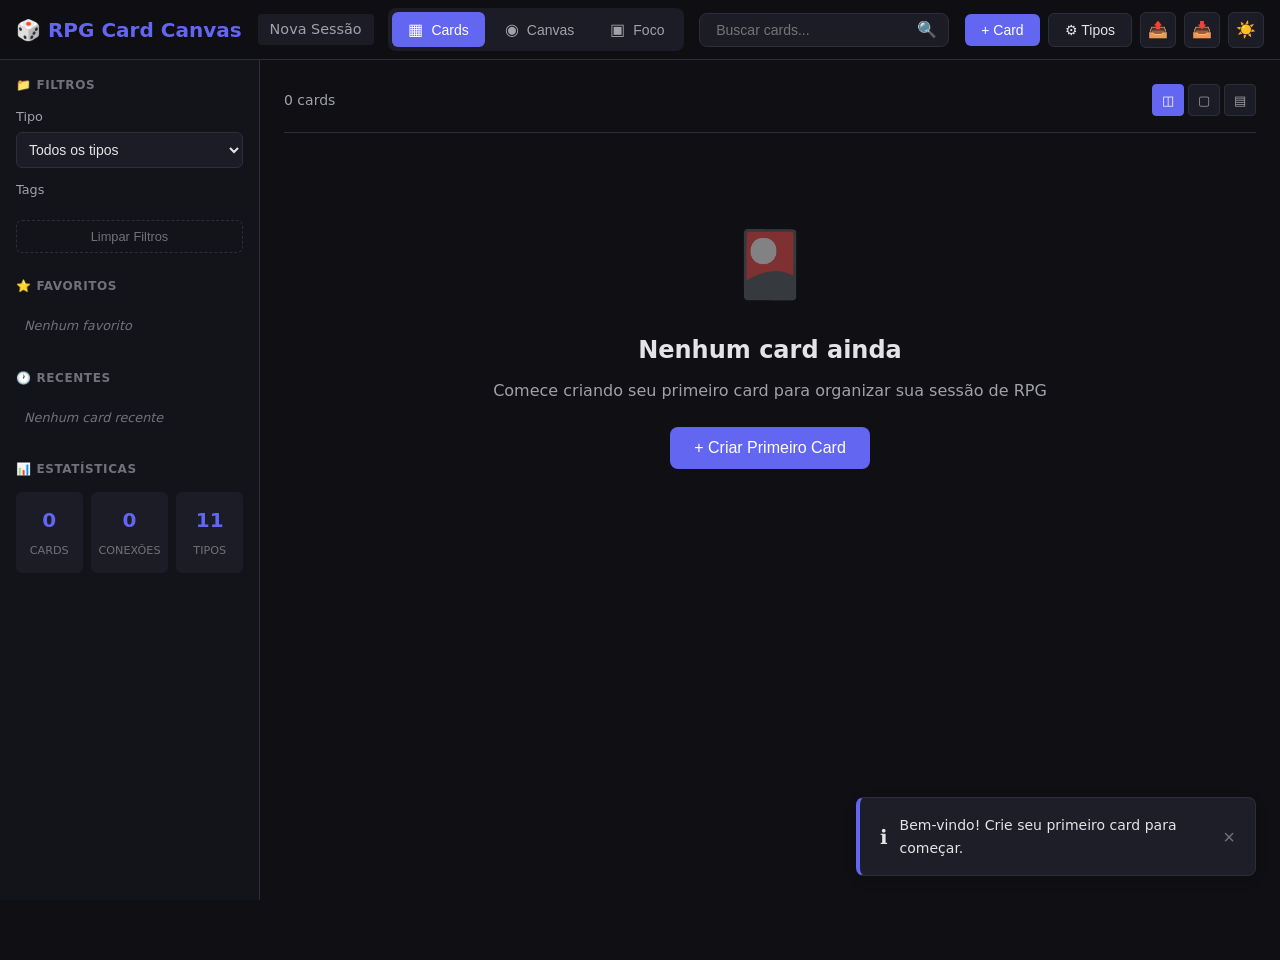
==== commit 43a00323: "Add files via upload" ====
--- a/index.html
+++ b/index.html
@@ -1,459 +1,350 @@
 <!DOCTYPE html>
-<html lang="pt-BR">
+<html lang="pt-BR" data-theme="dark">
 <head>
     <meta charset="UTF-8">
     <meta name="viewport" content="width=device-width, initial-scale=1.0">
-    <title>Cais do Farol - RPG Master Tools</title>
-    <link rel="stylesheet" href="mestre.css">
+    <title>RPG Card Canvas — Dossiê do Mestre</title>
+    <link rel="stylesheet" href="css/styles.css">
+    <link rel="stylesheet" href="css/themes.css">
+    <link rel="stylesheet" href="css/cards.css">
+    <link rel="stylesheet" href="css/graph.css">
+    <link rel="stylesheet" href="css/modal.css">
 </head>
 <body>
-    <!-- SIDEBAR NAVIGATION -->
-    <div class="sidebar-overlay" id="sidebarOverlay"></div>
-    <aside class="sidebar" id="sidebar">
-        <div class="sidebar-header">
-            <h1 class="sidebar-title">Cais do Farol</h1>
-        </div>
-        <nav class="sidebar-nav">
-            <button class="nav-item active" data-view="locais">
-                <span class="nav-label">Locais</span>
+    <!-- ==================== HEADER ==================== -->
+    <header class="main-header">
+        <div class="header-left">
+            <h1 class="logo">🎲 RPG Card Canvas</h1>
+            <span class="session-name" id="sessionName">Nova Sessão</span>
+        </div>
+        
+        <nav class="view-switcher">
+            <button class="view-btn active" data-view="grid" title="Visualização em Grid">
+                <span class="icon">▦</span>
+                <span class="label">Cards</span>
             </button>
-            <button class="nav-item" data-view="npcs">
-                <span class="nav-label">NPCs</span>
+            <button class="view-btn" data-view="graph" title="Visualização em Grafo">
+                <span class="icon">◉</span>
+                <span class="label">Canvas</span>
             </button>
-            <button class="nav-item" data-view="pistas">
-                <span class="nav-label">Pistas</span>
-            </button>
-            <button class="nav-item" data-view="monstros">
-                <span class="nav-label">Monstros</span>
-            </button>
-            <button class="nav-item" data-view="brainstorm">
-                <span class="nav-label">Brainstorm</span>
-            </button>
-            <button class="nav-item" data-view="canvas">
-                <span class="nav-label">Mapa Mental</span>
+            <button class="view-btn" data-view="detail" title="Visualização Detalhada">
+                <span class="icon">▣</span>
+                <span class="label">Foco</span>
             </button>
         </nav>
-        <div class="sidebar-footer">
-            <button class="btn-export" id="exportData">Exportar</button>
-            <button class="btn-import" id="importData">Importar</button>
-            <input type="file" id="importFile" accept=".json" style="display:none;">
+        
+        <div class="header-right">
+            <div class="search-box">
+                <input type="text" id="globalSearch" placeholder="Buscar cards..." autocomplete="off">
+                <span class="search-icon">🔍</span>
+            </div>
+            
+            <div class="header-actions">
+                <button class="action-btn" id="btnNewCard" title="Novo Card">
+                    <span>+ Card</span>
+                </button>
+                <button class="action-btn secondary" id="btnManageTypes" title="Gerenciar Tipos">
+                    <span>⚙ Tipos</span>
+                </button>
+                <button class="icon-btn" id="btnExport" title="Exportar">📤</button>
+                <button class="icon-btn" id="btnImport" title="Importar">📥</button>
+                <button class="icon-btn" id="btnTheme" title="Alternar Tema">🌙</button>
+            </div>
+        </div>
+    </header>
+
+    <!-- ==================== SIDEBAR ==================== -->
+    <aside class="sidebar" id="sidebar">
+        <div class="sidebar-section">
+            <h3 class="sidebar-title">📁 Filtros</h3>
+            
+            <div class="filter-group">
+                <label>Tipo</label>
+                <select id="filterType">
+                    <option value="">Todos os tipos</option>
+                </select>
+            </div>
+            
+            <div class="filter-group">
+                <label>Tags</label>
+                <div id="filterTags" class="tag-filter-list"></div>
+            </div>
+            
+            <button class="btn-clear-filters" id="btnClearFilters">Limpar Filtros</button>
+        </div>
+        
+        <div class="sidebar-section">
+            <h3 class="sidebar-title">⭐ Favoritos</h3>
+            <div id="favoritesList" class="favorites-list">
+                <p class="empty-message">Nenhum favorito</p>
+            </div>
+        </div>
+        
+        <div class="sidebar-section">
+            <h3 class="sidebar-title">🕐 Recentes</h3>
+            <div id="recentsList" class="recents-list">
+                <p class="empty-message">Nenhum card recente</p>
+            </div>
+        </div>
+        
+        <div class="sidebar-section">
+            <h3 class="sidebar-title">📊 Estatísticas</h3>
+            <div class="stats-grid" id="statsGrid">
+                <div class="stat-item">
+                    <span class="stat-value" id="statTotalCards">0</span>
+                    <span class="stat-label">Cards</span>
+                </div>
+                <div class="stat-item">
+                    <span class="stat-value" id="statTotalConnections">0</span>
+                    <span class="stat-label">Conexões</span>
+                </div>
+                <div class="stat-item">
+                    <span class="stat-value" id="statTotalTypes">0</span>
+                    <span class="stat-label">Tipos</span>
+                </div>
+            </div>
         </div>
     </aside>
 
-    <!-- MAIN CONTENT AREA -->
-    <main class="main-container">
-        <button class="mobile-menu-toggle" id="mobileMenuToggle" aria-label="Menu">
-            <span></span>
-            <span></span>
-            <span></span>
-        </button>
-        
-        <!-- VIEW: LOCAIS -->
-        <section id="view-locais" class="view-section active">
-            <div class="view-header">
-                <div>
-                    <h2 class="view-title">Locais</h2>
-                </div>
-                <button class="btn-primary" id="btnAddLocal">
-                    <span>+</span> Criar Local
-                </button>
-            </div>
-            
-            <!-- Navegação Hierárquica -->
-            <nav id="hierarchyNav" class="hierarchy-nav hidden">
-                <!-- Conteúdo gerado dinamicamente pelo HierarchyManager -->
-            </nav>
-            
-            <div class="empty-state" id="emptyLocais">
-                <div class="empty-icon"></div>
-                <h3>Nenhum local criado ainda</h3>
-                <p>Comece criando seu primeiro local da campanha</p>
-                <button class="btn-primary" onclick="app.showForm('local')">Criar Primeiro Local</button>
-            </div>
-            <div id="locaisGrid" class="cards-grid"></div>
-        </section>
-
-        <!-- VIEW: NPCs -->
-        <section id="view-npcs" class="view-section">
-            <div class="view-header">
-                <div>
-                    <h2 class="view-title">NPCs</h2>
-                </div>
-                <button class="btn-primary" id="btnAddNPC">
-                    <span>+</span> Criar NPC
-                </button>
-            </div>
-            <div class="empty-state" id="emptyNPCs">
-                <div class="empty-icon"></div>
-                <h3>Nenhum NPC criado ainda</h3>
-                <p>Comece criando seu primeiro personagem não-jogador</p>
-                <button class="btn-primary" onclick="app.showForm('npc')">Criar Primeiro NPC</button>
-            </div>
-            <div id="npcsGrid" class="cards-grid"></div>
-        </section>
-
-        <!-- VIEW: PISTAS -->
-        <section id="view-pistas" class="view-section">
-            <div class="view-header">
-                <div>
-                    <h2 class="view-title">Pistas</h2>
-                </div>
-                <button class="btn-primary" id="btnAddPista">
-                    <span>+</span> Criar Pista
-                </button>
-            </div>
-            <div class="empty-state" id="emptyPistas">
-                <div class="empty-icon"></div>
-                <h3>Nenhuma pista criada ainda</h3>
-                <p>Comece criando sua primeira pista</p>
-                <button class="btn-primary" onclick="app.showForm('pista')">Criar Primeira Pista</button>
-            </div>
-            <div id="pistasGrid" class="cards-grid"></div>
-        </section>
-
-        <!-- VIEW: MONSTROS -->
-        <section id="view-monstros" class="view-section">
-            <div class="view-header">
-                <div>
-                    <h2 class="view-title">Monstros</h2>
-                </div>
-                <button class="btn-primary" id="btnAddMonstro">
-                    <span>+</span> Criar Monstro
-                </button>
-            </div>
-            <div class="empty-state" id="emptyMonstros">
-                <div class="empty-icon"></div>
-                <h3>Nenhum monstro criado ainda</h3>
-                <p>Comece criando seu primeiro monstro</p>
-                <button class="btn-primary" onclick="app.showForm('monstro')">Criar Primeiro Monstro</button>
-            </div>
-            <div id="monstrosGrid" class="cards-grid"></div>
-        </section>
-
-        <!-- VIEW: BRAINSTORM -->
-        <section id="view-brainstorm" class="view-section">
-            <div class="view-header">
-                <div>
-                    <h2 class="view-title">Brainstorm</h2>
-                </div>
-            </div>
-            
-            <!-- Wizard de Configuração -->
-            <div id="brainstormWizard" class="brainstorm-wizard">
-                <!-- Passo 1: Gênero -->
-                <div class="wizard-step active" data-step="1">
-                    <h3 class="wizard-question">Que tipo de história você quer contar?</h3>
-                    <div class="wizard-options">
-                        <button class="wizard-option" data-value="fantasia-epica">
-                            <span class="option-emoji">⚔️</span>
-                            <span class="option-title">Fantasia Épica</span>
-                            <span class="option-desc">Magia, dragões e heróis lendários</span>
-                        </button>
-                        <button class="wizard-option" data-value="horror-cosmico">
-                            <span class="option-emoji">🐙</span>
-                            <span class="option-title">Horror Cósmico</span>
-                            <span class="option-desc">Mistérios insondáveis e terror ancestral</span>
-                        </button>
-                        <button class="wizard-option" data-value="noir-urbano">
-                            <span class="option-emoji">🕵️</span>
-                            <span class="option-title">Noir Urbano</span>
-                            <span class="option-desc">Crimes, corrupção e mistérios sombrios</span>
-                        </button>
-                        <button class="wizard-option" data-value="steampunk">
-                            <span class="option-emoji">⚙️</span>
-                            <span class="option-title">Steampunk</span>
-                            <span class="option-desc">Vapor, engrenagens e invenções vitorianas</span>
-                        </button>
-                        <button class="wizard-option" data-value="aventura-pirata">
-                            <span class="option-emoji">🏴‍☠️</span>
-                            <span class="option-title">Aventura Pirata</span>
-                            <span class="option-desc">Mares perigosos, tesouros e liberdade</span>
-                        </button>
-                        <button class="wizard-option" data-value="faroeste">
-                            <span class="option-emoji">🤠</span>
-                            <span class="option-title">Faroeste Místico</span>
-                            <span class="option-desc">Fronteira selvagem com magia e folclore</span>
-                        </button>
-                        <button class="wizard-option" data-value="cyberpunk">
-                            <span class="option-emoji">🌆</span>
-                            <span class="option-title">Cyberpunk</span>
-                            <span class="option-desc">Tecnologia, corporações e ruas neon</span>
-                        </button>
-                        <button class="wizard-option" data-value="pos-apocaliptico">
-                            <span class="option-emoji">☢️</span>
-                            <span class="option-title">Pós-Apocalíptico</span>
-                            <span class="option-desc">Sobrevivência em mundo devastado</span>
-                        </button>
-                        <button class="wizard-option wizard-random" data-value="random">
-                            <span class="option-emoji">🎲</span>
-                            <span class="option-title">Surpresa-me!</span>
-                            <span class="option-desc">Deixe o destino escolher</span>
-                        </button>
-                    </div>
-                </div>
-
-                <!-- Passo 2: Tom -->
-                <div class="wizard-step" data-step="2">
-                    <h3 class="wizard-question">Qual o tom da sua campanha?</h3>
-                    <div class="wizard-options">
-                        <button class="wizard-option" data-value="sombrio">
-                            <span class="option-emoji">🌑</span>
-                            <span class="option-title">Sombrio e Pesado</span>
-                            <span class="option-desc">Temas adultos, consequências reais</span>
-                        </button>
-                        <button class="wizard-option" data-value="equilibrado">
-                            <span class="option-emoji">⚖️</span>
-                            <span class="option-title">Equilibrado</span>
-                            <span class="option-desc">Mistura de drama e momentos leves</span>
-                        </button>
-                        <button class="wizard-option" data-value="heroico">
-                            <span class="option-emoji">✨</span>
-                            <span class="option-title">Heroico e Épico</span>
-                            <span class="option-desc">Grandes feitos e vitórias memoráveis</span>
-                        </button>
-                        <button class="wizard-option" data-value="satirico">
-                            <span class="option-emoji">🎭</span>
-                            <span class="option-title">Satírico e Irreverente</span>
-                            <span class="option-desc">Humor negro e crítica social</span>
-                        </button>
-                        <button class="wizard-option wizard-random" data-value="random">
-                            <span class="option-emoji">🎲</span>
-                            <span class="option-title">Surpresa-me!</span>
-                            <span class="option-desc">Deixe o destino escolher</span>
-                        </button>
-                    </div>
-                </div>
-
-                <!-- Passo 3: Época -->
-                <div class="wizard-step" data-step="3">
-                    <h3 class="wizard-question">Em que época se passa?</h3>
-                    <div class="wizard-options">
-                        <button class="wizard-option" data-value="era-antiga">
-                            <span class="option-emoji">🏛️</span>
-                            <span class="option-title">Era Antiga</span>
-                            <span class="option-desc">Impérios, mitos e bronze</span>
-                        </button>
-                        <button class="wizard-option" data-value="medieval">
-                            <span class="option-emoji">🏰</span>
-                            <span class="option-title">Medieval</span>
-                            <span class="option-desc">Castelos, cavaleiros e feudalismo</span>
-                        </button>
-                        <button class="wizard-option" data-value="renascimento">
-                            <span class="option-emoji">🎨</span>
-                            <span class="option-title">Renascimento</span>
-                            <span class="option-desc">Arte, intriga política e descobertas</span>
-                        </button>
-                        <button class="wizard-option" data-value="era-vitoriana">
-                            <span class="option-emoji">🎩</span>
-                            <span class="option-title">Era Vitoriana</span>
-                            <span class="option-desc">Industrialização e alta sociedade</span>
-                        </button>
-                        <button class="wizard-option" data-value="contemporaneo">
-                            <span class="option-emoji">🌐</span>
-                            <span class="option-title">Contemporâneo</span>
-                            <span class="option-desc">Mundo moderno e tecnologia atual</span>
-                        </button>
-                        <button class="wizard-option" data-value="futuro">
-                            <span class="option-emoji">🚀</span>
-                            <span class="option-title">Futuro</span>
-                            <span class="option-desc">Espaço, IA e transhumanismo</span>
-                        </button>
-                        <button class="wizard-option wizard-random" data-value="random">
-                            <span class="option-emoji">🎲</span>
-                            <span class="option-title">Surpresa-me!</span>
-                            <span class="option-desc">Deixe o destino escolher</span>
-                        </button>
-                    </div>
-                </div>
-
-                <!-- Passo 4: Tipo de Conteúdo -->
-                <div class="wizard-step" data-step="4">
-                    <h3 class="wizard-question">O que você quer criar agora?</h3>
-                    <div class="wizard-options">
-                        <button class="wizard-option" data-value="local">
-                            <span class="option-emoji">📍</span>
-                            <span class="option-title">Local</span>
-                            <span class="option-desc">Lugares memoráveis</span>
-                        </button>
-                        <button class="wizard-option" data-value="npc">
-                            <span class="option-emoji">👤</span>
-                            <span class="option-title">NPC</span>
-                            <span class="option-desc">Personagens complexos</span>
-                        </button>
-                        <button class="wizard-option" data-value="pista">
-                            <span class="option-emoji">🔍</span>
-                            <span class="option-title">Pista</span>
-                            <span class="option-desc">Evidências e documentos</span>
-                        </button>
-                        <button class="wizard-option" data-value="monstro">
-                            <span class="option-emoji">👹</span>
-                            <span class="option-title">Monstro</span>
-                            <span class="option-desc">Criaturas ameaçadoras</span>
-                        </button>
-                        <button class="wizard-option wizard-random" data-value="random">
-                            <span class="option-emoji">🎲</span>
-                            <span class="option-title">Surpresa-me!</span>
-                            <span class="option-desc">Deixe o destino escolher</span>
-                        </button>
-                    </div>
-                </div>
-
-                <!-- Navegação -->
-                <div class="wizard-navigation">
-                    <button class="btn-secondary wizard-back" style="display: none;">← Voltar</button>
-                    <div class="wizard-progress">
-                        <span class="progress-dot active"></span>
-                        <span class="progress-dot"></span>
-                        <span class="progress-dot"></span>
-                        <span class="progress-dot"></span>
-                    </div>
-                </div>
-            </div>
-
-            <!-- Resultados -->
-            <div class="brainstorm-results hidden" id="brainstormResults">
-                <div class="results-header">
-                    <div class="results-context">
-                        <h3>Ideias Geradas</h3>
-                        <p id="contextDescription" class="context-desc"></p>
-                    </div>
-                    <div class="results-actions">
-                        <button class="btn-secondary" id="changeSettings">⚙️ Mudar Configurações</button>
-                        <button class="btn-primary" id="generateMoreIdeas">🎲 Gerar Mais</button>
-                    </div>
-                </div>
-                <div id="ideasGrid" class="ideas-grid"></div>
-            </div>
-        </section>
-
-        <!-- VIEW: CANVAS -->
-        <section id="view-canvas" class="view-section">
-            <div class="canvas-header">
-                <div>
-                    <h2 class="view-title">Mapa Mental</h2>
-                </div>
-                <div class="canvas-controls">
-                    <button class="btn-canvas" id="canvasReset">⟲</button>
-                    <button class="btn-primary" id="canvasAutoOrganize">Organizar</button>
-                </div>
-            </div>
-            <div id="mindMapCanvas" class="mind-map-container">
-                <svg id="connectionsSvg" class="connections-layer"></svg>
-                <div id="nodesContainer" class="nodes-layer"></div>
-            </div>
-        </section>
-
+    <!-- ==================== MAIN CONTENT ==================== -->
+    <main class="main-content" id="mainContent">
+        
+        <!-- VIEW: GRID -->
+        <div class="view-container active" id="viewGrid">
+            <div class="grid-toolbar">
+                <div class="grid-info">
+                    <span id="gridCardCount">0 cards</span>
+                </div>
+                <div class="grid-options">
+                    <button class="grid-size-btn active" data-size="medium">◫</button>
+                    <button class="grid-size-btn" data-size="large">▢</button>
+                    <button class="grid-size-btn" data-size="compact">▤</button>
+                </div>
+            </div>
+            <div class="cards-grid" id="cardsGrid">
+                <div class="empty-state" id="emptyState">
+                    <div class="empty-icon">🎴</div>
+                    <h2>Nenhum card ainda</h2>
+                    <p>Comece criando seu primeiro card para organizar sua sessão de RPG</p>
+                    <button class="btn-primary" id="btnEmptyNewCard">+ Criar Primeiro Card</button>
+                </div>
+            </div>
+        </div>
+        
+        <!-- VIEW: GRAPH -->
+        <div class="view-container" id="viewGraph">
+            <div class="graph-toolbar">
+                <button class="graph-tool-btn" id="btnZoomIn" title="Zoom In">+</button>
+                <button class="graph-tool-btn" id="btnZoomOut" title="Zoom Out">−</button>
+                <button class="graph-tool-btn" id="btnZoomReset" title="Reset">⟲</button>
+                <button class="graph-tool-btn" id="btnCenterGraph" title="Centralizar">◎</button>
+                <div class="graph-tool-separator"></div>
+                <button class="graph-tool-btn" id="btnAutoLayout" title="Auto Layout">⚡</button>
+            </div>
+            <div class="graph-container" id="graphContainer">
+                <canvas id="graphCanvas"></canvas>
+                <div class="graph-nodes" id="graphNodes"></div>
+            </div>
+            <div class="graph-minimap" id="graphMinimap">
+                <canvas id="minimapCanvas"></canvas>
+            </div>
+        </div>
+        
+        <!-- VIEW: DETAIL -->
+        <div class="view-container" id="viewDetail">
+            <div class="detail-empty" id="detailEmpty">
+                <div class="empty-icon">📖</div>
+                <h2>Selecione um card</h2>
+                <p>Clique em um card para ver seus detalhes</p>
+            </div>
+            <div class="detail-content" id="detailContent" style="display: none;">
+                <div class="detail-header">
+                    <button class="detail-nav-btn" id="btnDetailBack" title="Voltar">←</button>
+                    <div class="detail-breadcrumb" id="detailBreadcrumb"></div>
+                    <div class="detail-actions">
+                        <button class="icon-btn" id="btnDetailFavorite" title="Favoritar">☆</button>
+                        <button class="icon-btn" id="btnDetailEdit" title="Editar">✏️</button>
+                        <button class="icon-btn danger" id="btnDetailDelete" title="Excluir">🗑️</button>
+                    </div>
+                </div>
+                <div class="detail-body" id="detailBody"></div>
+                <div class="detail-connections" id="detailConnections"></div>
+            </div>
+        </div>
     </main>
 
-    <!-- MODAL UNIVERSAL -->
-    <div id="modal" class="modal">
-        <div class="modal-overlay"></div>
-        <div class="modal-dialog">
+    <!-- ==================== MODALS ==================== -->
+    
+    <!-- Modal: Criar/Editar Card -->
+    <div class="modal" id="modalCard">
+        <div class="modal-backdrop"></div>
+        <div class="modal-content modal-large">
             <div class="modal-header">
-                <h3 class="modal-title" id="modalTitle">Título</h3>
-                <button class="modal-close" id="modalClose">&times;</button>
-            </div>
-            <div class="modal-body" id="modalBody">
-                <!-- Conteúdo dinâmico -->
+                <h2 id="modalCardTitle">Novo Card</h2>
+                <button class="modal-close" data-close-modal>&times;</button>
+            </div>
+            <div class="modal-body">
+                <form id="formCard">
+                    <input type="hidden" id="cardId">
+                    
+                    <div class="form-row">
+                        <div class="form-group flex-2">
+                            <label for="cardTitle">Título *</label>
+                            <input type="text" id="cardTitle" required placeholder="Nome do card">
+                        </div>
+                        <div class="form-group flex-1">
+                            <label for="cardType">Tipo *</label>
+                            <select id="cardType" required></select>
+                        </div>
+                    </div>
+                    
+                    <div class="form-group">
+                        <label for="cardSummary">Resumo Rápido</label>
+                        <textarea id="cardSummary" rows="2" placeholder="Descrição breve para referência rápida"></textarea>
+                    </div>
+                    
+                    <div class="form-group">
+                        <label for="cardContent">Conteúdo Principal</label>
+                        <div class="editor-toolbar">
+                            <button type="button" class="editor-btn" data-format="bold" title="Negrito">B</button>
+                            <button type="button" class="editor-btn" data-format="italic" title="Itálico">I</button>
+                            <button type="button" class="editor-btn" data-format="heading" title="Título">H</button>
+                            <button type="button" class="editor-btn" data-format="list" title="Lista">•</button>
+                            <button type="button" class="editor-btn" data-format="quote" title="Citação">"</button>
+                        </div>
+                        <textarea id="cardContent" rows="8" placeholder="Conteúdo detalhado (suporta Markdown)"></textarea>
+                    </div>
+                    
+                    <div class="form-group">
+                        <label>Tags</label>
+                        <div class="tags-input-container">
+                            <div id="cardTagsList" class="tags-list"></div>
+                            <input type="text" id="cardTagsInput" placeholder="Digite e pressione Enter">
+                        </div>
+                    </div>
+                    
+                    <div class="form-group">
+                        <label>Campos Personalizados</label>
+                        <div id="customFieldsContainer" class="custom-fields-container"></div>
+                        <button type="button" class="btn-add-field" id="btnAddCustomField">+ Adicionar Campo</button>
+                    </div>
+                    
+                    <div class="form-group">
+                        <label>Conexões</label>
+                        <div id="connectionsContainer" class="connections-editor"></div>
+                        <button type="button" class="btn-add-connection" id="btnAddConnection">+ Adicionar Conexão</button>
+                    </div>
+                    
+                    <div class="form-row">
+                        <div class="form-group flex-1">
+                            <label for="cardColor">Cor do Card</label>
+                            <input type="color" id="cardColor" value="#6366f1">
+                        </div>
+                        <div class="form-group flex-1">
+                            <label class="checkbox-label">
+                                <input type="checkbox" id="cardFavorite">
+                                <span>⭐ Marcar como favorito</span>
+                            </label>
+                        </div>
+                    </div>
+                </form>
+            </div>
+            <div class="modal-footer">
+                <button type="button" class="btn-secondary" data-close-modal>Cancelar</button>
+                <button type="submit" class="btn-primary" form="formCard">Salvar Card</button>
             </div>
         </div>
     </div>
-
-    <!-- MODAL DE CROP DE IMAGEM -->
-    <div id="imageModal" class="modal">
-        <div class="modal-overlay" onclick="ImageManager.closeModal()"></div>
-        <div class="modal-dialog crop-modal">
+    
+    <!-- Modal: Gerenciar Tipos -->
+    <div class="modal" id="modalTypes">
+        <div class="modal-backdrop"></div>
+        <div class="modal-content">
             <div class="modal-header">
-                <h3 class="modal-title">✂️ Recortar Imagem</h3>
-                <button class="modal-close" onclick="ImageManager.closeModal()">&times;</button>
-            </div>
-            <div class="modal-body crop-modal-body">
-                <!-- Instruções -->
-                <p class="crop-instructions">
-                    Arraste a imagem para ajustar a área visível. Use o zoom para ver mais ou menos da imagem.
-                </p>
-                
-                <!-- Área de Crop com Canvas -->
-                <div class="crop-area-wrapper">
-                    <div class="crop-area">
-                        <canvas id="cropCanvas" class="crop-canvas"></canvas>
-                        <!-- Grid de referência -->
-                        <div class="crop-grid">
-                            <div class="crop-grid-line vertical"></div>
-                            <div class="crop-grid-line vertical"></div>
-                            <div class="crop-grid-line horizontal"></div>
-                            <div class="crop-grid-line horizontal"></div>
-                        </div>
-                    </div>
-                </div>
-                
-                <!-- Controle de Zoom -->
-                <div class="crop-zoom-control">
-                    <span class="crop-zoom-icon">🔍</span>
-                    <input type="range" id="cropZoomSlider" class="crop-zoom-slider" 
-                           min="100" max="300" value="100" step="5">
-                    <span class="crop-zoom-value" id="cropZoomValue">100%</span>
-                </div>
-                
-                <!-- Dicas visuais -->
-                <div class="crop-hints">
-                    <span>← Menos zoom = mais contexto</span>
-                    <span>Mais zoom = mais detalhe →</span>
-                </div>
+                <h2>Gerenciar Tipos de Card</h2>
+                <button class="modal-close" data-close-modal>&times;</button>
+            </div>
+            <div class="modal-body">
+                <div id="typesList" class="types-list"></div>
+                <div class="new-type-form">
+                    <h4>Criar Novo Tipo</h4>
+                    <div class="form-row">
+                        <div class="form-group flex-2">
+                            <input type="text" id="newTypeName" placeholder="Nome do tipo">
+                        </div>
+                        <div class="form-group flex-1">
+                            <input type="text" id="newTypeIcon" placeholder="Emoji" maxlength="2">
+                        </div>
+                        <div class="form-group flex-1">
+                            <input type="color" id="newTypeColor" value="#6366f1">
+                        </div>
+                    </div>
+                    <button type="button" class="btn-primary" id="btnCreateType">Criar Tipo</button>
+                </div>
+            </div>
+        </div>
+    </div>
+    
+    <!-- Modal: Importar -->
+    <div class="modal" id="modalImport">
+        <div class="modal-backdrop"></div>
+        <div class="modal-content">
+            <div class="modal-header">
+                <h2>Importar Dados</h2>
+                <button class="modal-close" data-close-modal>&times;</button>
+            </div>
+            <div class="modal-body">
+                <div class="import-options">
+                    <label class="import-option">
+                        <input type="radio" name="importMode" value="replace" checked>
+                        <span>Substituir todos os dados</span>
+                    </label>
+                    <label class="import-option">
+                        <input type="radio" name="importMode" value="merge">
+                        <span>Mesclar com dados existentes</span>
+                    </label>
+                </div>
+                <div class="drop-zone" id="dropZone">
+                    <div class="drop-icon">📁</div>
+                    <p>Arraste um arquivo JSON aqui</p>
+                    <p class="drop-hint">ou</p>
+                    <input type="file" id="fileInput" accept=".json" hidden>
+                    <button type="button" class="btn-secondary" id="btnSelectFile">Selecionar Arquivo</button>
+                </div>
+            </div>
+        </div>
+    </div>
+    
+    <!-- Modal: Confirmar Exclusão -->
+    <div class="modal" id="modalConfirm">
+        <div class="modal-backdrop"></div>
+        <div class="modal-content modal-small">
+            <div class="modal-header">
+                <h2 id="confirmTitle">Confirmar</h2>
+                <button class="modal-close" data-close-modal>&times;</button>
+            </div>
+            <div class="modal-body">
+                <p id="confirmMessage">Tem certeza?</p>
             </div>
             <div class="modal-footer">
-                <button class="btn-secondary" onclick="ImageManager.closeModal()">
-                    ✕ Cancelar
-                </button>
-                <button class="btn-primary" onclick="ImageManager.confirmCrop()">
-                    ✓ Aplicar Recorte
-                </button>
+                <button type="button" class="btn-secondary" data-close-modal>Cancelar</button>
+                <button type="button" class="btn-danger" id="btnConfirmAction">Confirmar</button>
             </div>
         </div>
     </div>
 
-    <!-- SELETOR DE COR DE DESTAQUE -->
-    <div id="colorPickerTrigger" class="color-picker-trigger">
-        <span class="picker-icon">🎨</span>
-    </div>
-    <div id="colorPickerPanel" class="color-picker-panel">
-        <div class="panel-header">
-            <span>Escolha sua cor de destaque</span>
-        </div>
-        <div class="color-options">
-            <button class="color-option" data-color="#6366f1" data-rgb="99, 102, 241" title="Índigo">
-                <span style="background: #6366f1;"></span>
-            </button>
-            <button class="color-option" data-color="#8b5cf6" data-rgb="139, 92, 246" title="Violeta">
-                <span style="background: #8b5cf6;"></span>
-            </button>
-            <button class="color-option" data-color="#ec4899" data-rgb="236, 72, 153" title="Rosa">
-                <span style="background: #ec4899;"></span>
-            </button>
-            <button class="color-option" data-color="#ef4444" data-rgb="239, 68, 68" title="Vermelho">
-                <span style="background: #ef4444;"></span>
-            </button>
-            <button class="color-option" data-color="#f97316" data-rgb="249, 115, 22" title="Laranja">
-                <span style="background: #f97316;"></span>
-            </button>
-            <button class="color-option" data-color="#eab308" data-rgb="234, 179, 8" title="Amarelo">
-                <span style="background: #eab308;"></span>
-            </button>
-            <button class="color-option" data-color="#22c55e" data-rgb="34, 197, 94" title="Verde">
-                <span style="background: #22c55e;"></span>
-            </button>
-            <button class="color-option" data-color="#14b8a6" data-rgb="20, 184, 166" title="Teal">
-                <span style="background: #14b8a6;"></span>
-            </button>
-            <button class="color-option" data-color="#06b6d4" data-rgb="6, 182, 212" title="Ciano">
-                <span style="background: #06b6d4;"></span>
-            </button>
-            <button class="color-option" data-color="#3b82f6" data-rgb="59, 130, 246" title="Azul">
-                <span style="background: #3b82f6;"></span>
-            </button>
-        </div>
-    </div>
-
-    <script src="mestre.js"></script>
+    <!-- Toast Container -->
+    <div class="toast-container" id="toastContainer"></div>
+
+    <!-- ==================== SCRIPTS ==================== -->
+    <script src="js/utils.js"></script>
+    <script src="js/data.js"></script>
+    <script src="js/markdown.js"></script>
+    <script src="js/cards.js"></script>
+    <script src="js/connections.js"></script>
+    <script src="js/graph.js"></script>
+    <script src="js/views.js"></script>
+    <script src="js/ui.js"></script>
+    <script src="js/app.js"></script>
 </body>
 </html>
--- a/css/styles.css
+++ b/css/styles.css
@@ -0,0 +1,654 @@
+/* ============================================
+   RPG Card Canvas — Estilos Principais
+   ============================================ */
+
+/* ==================== RESET & BASE ==================== */
+*, *::before, *::after {
+    box-sizing: border-box;
+    margin: 0;
+    padding: 0;
+}
+
+html {
+    font-size: 16px;
+    scroll-behavior: smooth;
+}
+
+body {
+    font-family: 'Segoe UI', system-ui, -apple-system, sans-serif;
+    background: var(--bg-primary);
+    color: var(--text-primary);
+    line-height: 1.6;
+    min-height: 100vh;
+    overflow-x: hidden;
+    transition: background 0.3s ease, color 0.3s ease;
+}
+
+/* ==================== LAYOUT ==================== */
+.main-header {
+    position: fixed;
+    top: 0;
+    left: 0;
+    right: 0;
+    height: 60px;
+    background: var(--bg-header);
+    border-bottom: 1px solid var(--border-color);
+    display: flex;
+    align-items: center;
+    justify-content: space-between;
+    padding: 0 1rem;
+    z-index: 1000;
+    backdrop-filter: blur(10px);
+}
+
+.sidebar {
+    position: fixed;
+    top: 60px;
+    left: 0;
+    bottom: 0;
+    width: 260px;
+    background: var(--bg-sidebar);
+    border-right: 1px solid var(--border-color);
+    overflow-y: auto;
+    padding: 1rem;
+    z-index: 900;
+    transition: transform 0.3s ease;
+}
+
+.main-content {
+    margin-left: 260px;
+    margin-top: 60px;
+    min-height: calc(100vh - 60px);
+    padding: 1.5rem;
+    background: var(--bg-primary);
+}
+
+/* ==================== HEADER COMPONENTS ==================== */
+.header-left {
+    display: flex;
+    align-items: center;
+    gap: 1rem;
+}
+
+.logo {
+    font-size: 1.25rem;
+    font-weight: 700;
+    color: var(--accent-color);
+    white-space: nowrap;
+}
+
+.session-name {
+    font-size: 0.9rem;
+    color: var(--text-secondary);
+    padding: 0.25rem 0.75rem;
+    background: var(--bg-tertiary);
+    border-radius: 4px;
+    cursor: pointer;
+    transition: background 0.2s;
+}
+
+.session-name:hover {
+    background: var(--bg-hover);
+}
+
+.view-switcher {
+    display: flex;
+    gap: 0.25rem;
+    background: var(--bg-tertiary);
+    padding: 0.25rem;
+    border-radius: 8px;
+}
+
+.view-btn {
+    display: flex;
+    align-items: center;
+    gap: 0.5rem;
+    padding: 0.5rem 1rem;
+    border: none;
+    background: transparent;
+    color: var(--text-secondary);
+    border-radius: 6px;
+    cursor: pointer;
+    transition: all 0.2s;
+    font-size: 0.875rem;
+}
+
+.view-btn:hover {
+    background: var(--bg-hover);
+    color: var(--text-primary);
+}
+
+.view-btn.active {
+    background: var(--accent-color);
+    color: white;
+}
+
+.view-btn .icon {
+    font-size: 1rem;
+}
+
+.header-right {
+    display: flex;
+    align-items: center;
+    gap: 1rem;
+}
+
+.search-box {
+    position: relative;
+}
+
+.search-box input {
+    width: 250px;
+    padding: 0.5rem 1rem;
+    padding-right: 2.5rem;
+    border: 1px solid var(--border-color);
+    border-radius: 8px;
+    background: var(--bg-tertiary);
+    color: var(--text-primary);
+    font-size: 0.875rem;
+    transition: all 0.2s;
+}
+
+.search-box input:focus {
+    outline: none;
+    border-color: var(--accent-color);
+    box-shadow: 0 0 0 3px var(--accent-glow);
+}
+
+.search-box .search-icon {
+    position: absolute;
+    right: 0.75rem;
+    top: 50%;
+    transform: translateY(-50%);
+    color: var(--text-muted);
+    pointer-events: none;
+}
+
+.header-actions {
+    display: flex;
+    align-items: center;
+    gap: 0.5rem;
+}
+
+.action-btn {
+    display: flex;
+    align-items: center;
+    gap: 0.5rem;
+    padding: 0.5rem 1rem;
+    border: none;
+    background: var(--accent-color);
+    color: white;
+    border-radius: 6px;
+    cursor: pointer;
+    font-size: 0.875rem;
+    font-weight: 500;
+    transition: all 0.2s;
+}
+
+.action-btn:hover {
+    background: var(--accent-hover);
+    transform: translateY(-1px);
+}
+
+.action-btn.secondary {
+    background: var(--bg-tertiary);
+    color: var(--text-primary);
+    border: 1px solid var(--border-color);
+}
+
+.action-btn.secondary:hover {
+    background: var(--bg-hover);
+}
+
+.icon-btn {
+    width: 36px;
+    height: 36px;
+    display: flex;
+    align-items: center;
+    justify-content: center;
+    border: 1px solid var(--border-color);
+    background: var(--bg-tertiary);
+    border-radius: 6px;
+    cursor: pointer;
+    transition: all 0.2s;
+    font-size: 1rem;
+}
+
+.icon-btn:hover {
+    background: var(--bg-hover);
+    transform: translateY(-1px);
+}
+
+.icon-btn.danger:hover {
+    background: var(--danger-bg);
+    border-color: var(--danger-color);
+}
+
+/* ==================== SIDEBAR ==================== */
+.sidebar-section {
+    margin-bottom: 1.5rem;
+}
+
+.sidebar-title {
+    font-size: 0.75rem;
+    text-transform: uppercase;
+    letter-spacing: 0.05em;
+    color: var(--text-muted);
+    margin-bottom: 0.75rem;
+    font-weight: 600;
+}
+
+.filter-group {
+    margin-bottom: 0.75rem;
+}
+
+.filter-group label {
+    display: block;
+    font-size: 0.8rem;
+    color: var(--text-secondary);
+    margin-bottom: 0.25rem;
+}
+
+.filter-group select {
+    width: 100%;
+    padding: 0.5rem;
+    border: 1px solid var(--border-color);
+    border-radius: 6px;
+    background: var(--bg-tertiary);
+    color: var(--text-primary);
+    font-size: 0.875rem;
+}
+
+.filter-group select:focus {
+    outline: none;
+    border-color: var(--accent-color);
+}
+
+.tag-filter-list {
+    display: flex;
+    flex-wrap: wrap;
+    gap: 0.25rem;
+    margin-top: 0.5rem;
+}
+
+.tag-filter {
+    padding: 0.25rem 0.5rem;
+    background: var(--bg-tertiary);
+    border: 1px solid var(--border-color);
+    border-radius: 4px;
+    font-size: 0.75rem;
+    color: var(--text-secondary);
+    cursor: pointer;
+    transition: all 0.2s;
+}
+
+.tag-filter:hover,
+.tag-filter.active {
+    background: var(--accent-color);
+    color: white;
+    border-color: var(--accent-color);
+}
+
+.btn-clear-filters {
+    width: 100%;
+    padding: 0.5rem;
+    border: 1px dashed var(--border-color);
+    background: transparent;
+    color: var(--text-muted);
+    border-radius: 6px;
+    cursor: pointer;
+    font-size: 0.8rem;
+    transition: all 0.2s;
+}
+
+.btn-clear-filters:hover {
+    border-color: var(--accent-color);
+    color: var(--accent-color);
+}
+
+.favorites-list,
+.recents-list {
+    display: flex;
+    flex-direction: column;
+    gap: 0.25rem;
+}
+
+.favorite-item,
+.recent-item {
+    display: flex;
+    align-items: center;
+    gap: 0.5rem;
+    padding: 0.5rem;
+    background: var(--bg-tertiary);
+    border-radius: 6px;
+    cursor: pointer;
+    transition: all 0.2s;
+    font-size: 0.875rem;
+}
+
+.favorite-item:hover,
+.recent-item:hover {
+    background: var(--bg-hover);
+}
+
+.favorite-item .type-icon,
+.recent-item .type-icon {
+    font-size: 1rem;
+}
+
+.empty-message {
+    font-size: 0.8rem;
+    color: var(--text-muted);
+    font-style: italic;
+    padding: 0.5rem;
+}
+
+.stats-grid {
+    display: grid;
+    grid-template-columns: repeat(3, 1fr);
+    gap: 0.5rem;
+}
+
+.stat-item {
+    text-align: center;
+    padding: 0.75rem 0.5rem;
+    background: var(--bg-tertiary);
+    border-radius: 6px;
+}
+
+.stat-value {
+    display: block;
+    font-size: 1.25rem;
+    font-weight: 700;
+    color: var(--accent-color);
+}
+
+.stat-label {
+    font-size: 0.7rem;
+    color: var(--text-muted);
+    text-transform: uppercase;
+}
+
+/* ==================== VIEWS ==================== */
+.view-container {
+    display: none;
+    min-height: calc(100vh - 120px);
+}
+
+.view-container.active {
+    display: block;
+}
+
+/* ==================== GRID VIEW ==================== */
+.grid-toolbar {
+    display: flex;
+    justify-content: space-between;
+    align-items: center;
+    margin-bottom: 1rem;
+    padding-bottom: 1rem;
+    border-bottom: 1px solid var(--border-color);
+}
+
+.grid-info {
+    font-size: 0.875rem;
+    color: var(--text-secondary);
+}
+
+.grid-options {
+    display: flex;
+    gap: 0.25rem;
+}
+
+.grid-size-btn {
+    width: 32px;
+    height: 32px;
+    display: flex;
+    align-items: center;
+    justify-content: center;
+    border: 1px solid var(--border-color);
+    background: var(--bg-tertiary);
+    border-radius: 4px;
+    cursor: pointer;
+    color: var(--text-secondary);
+    transition: all 0.2s;
+}
+
+.grid-size-btn:hover {
+    background: var(--bg-hover);
+}
+
+.grid-size-btn.active {
+    background: var(--accent-color);
+    color: white;
+    border-color: var(--accent-color);
+}
+
+.cards-grid {
+    display: grid;
+    gap: 1rem;
+}
+
+.cards-grid[data-size="compact"] {
+    grid-template-columns: repeat(auto-fill, minmax(200px, 1fr));
+}
+
+.cards-grid[data-size="medium"] {
+    grid-template-columns: repeat(auto-fill, minmax(300px, 1fr));
+}
+
+.cards-grid[data-size="large"] {
+    grid-template-columns: repeat(auto-fill, minmax(400px, 1fr));
+}
+
+/* ==================== EMPTY STATE ==================== */
+.empty-state {
+    grid-column: 1 / -1;
+    text-align: center;
+    padding: 4rem 2rem;
+}
+
+.empty-icon {
+    font-size: 4rem;
+    margin-bottom: 1rem;
+    opacity: 0.5;
+}
+
+.empty-state h2 {
+    font-size: 1.5rem;
+    color: var(--text-primary);
+    margin-bottom: 0.5rem;
+}
+
+.empty-state p {
+    color: var(--text-secondary);
+    margin-bottom: 1.5rem;
+}
+
+.btn-primary {
+    display: inline-flex;
+    align-items: center;
+    gap: 0.5rem;
+    padding: 0.75rem 1.5rem;
+    border: none;
+    background: var(--accent-color);
+    color: white;
+    border-radius: 8px;
+    cursor: pointer;
+    font-size: 1rem;
+    font-weight: 500;
+    transition: all 0.2s;
+}
+
+.btn-primary:hover {
+    background: var(--accent-hover);
+    transform: translateY(-2px);
+    box-shadow: 0 4px 12px var(--accent-glow);
+}
+
+.btn-secondary {
+    display: inline-flex;
+    align-items: center;
+    gap: 0.5rem;
+    padding: 0.75rem 1.5rem;
+    border: 1px solid var(--border-color);
+    background: var(--bg-tertiary);
+    color: var(--text-primary);
+    border-radius: 8px;
+    cursor: pointer;
+    font-size: 1rem;
+    font-weight: 500;
+    transition: all 0.2s;
+}
+
+.btn-secondary:hover {
+    background: var(--bg-hover);
+}
+
+.btn-danger {
+    display: inline-flex;
+    align-items: center;
+    gap: 0.5rem;
+    padding: 0.75rem 1.5rem;
+    border: none;
+    background: var(--danger-color);
+    color: white;
+    border-radius: 8px;
+    cursor: pointer;
+    font-size: 1rem;
+    font-weight: 500;
+    transition: all 0.2s;
+}
+
+.btn-danger:hover {
+    background: var(--danger-hover);
+}
+
+/* ==================== TOAST NOTIFICATIONS ==================== */
+.toast-container {
+    position: fixed;
+    bottom: 1.5rem;
+    right: 1.5rem;
+    display: flex;
+    flex-direction: column;
+    gap: 0.5rem;
+    z-index: 2000;
+}
+
+.toast {
+    display: flex;
+    align-items: center;
+    gap: 0.75rem;
+    padding: 1rem 1.25rem;
+    background: var(--bg-card);
+    border: 1px solid var(--border-color);
+    border-radius: 8px;
+    box-shadow: 0 4px 12px rgba(0, 0, 0, 0.15);
+    animation: slideIn 0.3s ease;
+    max-width: 400px;
+}
+
+.toast.success {
+    border-left: 4px solid var(--success-color);
+}
+
+.toast.error {
+    border-left: 4px solid var(--danger-color);
+}
+
+.toast.info {
+    border-left: 4px solid var(--accent-color);
+}
+
+.toast-icon {
+    font-size: 1.25rem;
+}
+
+.toast-message {
+    flex: 1;
+    font-size: 0.875rem;
+}
+
+.toast-close {
+    background: none;
+    border: none;
+    color: var(--text-muted);
+    cursor: pointer;
+    font-size: 1.25rem;
+    padding: 0;
+    line-height: 1;
+}
+
+@keyframes slideIn {
+    from {
+        transform: translateX(100%);
+        opacity: 0;
+    }
+    to {
+        transform: translateX(0);
+        opacity: 1;
+    }
+}
+
+/* ==================== SCROLLBAR ==================== */
+::-webkit-scrollbar {
+    width: 8px;
+    height: 8px;
+}
+
+::-webkit-scrollbar-track {
+    background: var(--bg-tertiary);
+}
+
+::-webkit-scrollbar-thumb {
+    background: var(--border-color);
+    border-radius: 4px;
+}
+
+::-webkit-scrollbar-thumb:hover {
+    background: var(--text-muted);
+}
+
+/* ==================== RESPONSIVE ==================== */
+@media (max-width: 1024px) {
+    .sidebar {
+        transform: translateX(-100%);
+    }
+    
+    .sidebar.open {
+        transform: translateX(0);
+    }
+    
+    .main-content {
+        margin-left: 0;
+    }
+    
+    .view-btn .label {
+        display: none;
+    }
+    
+    .search-box input {
+        width: 180px;
+    }
+}
+
+@media (max-width: 768px) {
+    .header-left .session-name {
+        display: none;
+    }
+    
+    .search-box {
+        display: none;
+    }
+    
+    .action-btn span {
+        display: none;
+    }
+    
+    .action-btn::before {
+        content: '+';
+    }
+    
+    .main-content {
+        padding: 1rem;
+    }
+}
--- a/css/themes.css
+++ b/css/themes.css
@@ -0,0 +1,183 @@
+/* ============================================
+   RPG Card Canvas — Sistema de Temas
+   ============================================ */
+
+/* ==================== TEMA ESCURO (Padrão) ==================== */
+[data-theme="dark"] {
+    /* Backgrounds */
+    --bg-primary: #0f0f14;
+    --bg-secondary: #16161d;
+    --bg-tertiary: #1c1c26;
+    --bg-card: #1e1e28;
+    --bg-header: rgba(15, 15, 20, 0.95);
+    --bg-sidebar: #13131a;
+    --bg-hover: #2a2a38;
+    --bg-modal: #1a1a24;
+    
+    /* Textos */
+    --text-primary: #e4e4e7;
+    --text-secondary: #a1a1aa;
+    --text-muted: #71717a;
+    
+    /* Bordas */
+    --border-color: #2e2e3a;
+    --border-light: #3a3a4a;
+    
+    /* Cores de Acento */
+    --accent-color: #6366f1;
+    --accent-hover: #7c7ff7;
+    --accent-glow: rgba(99, 102, 241, 0.25);
+    
+    /* Cores de Estado */
+    --success-color: #22c55e;
+    --success-bg: rgba(34, 197, 94, 0.15);
+    --warning-color: #f59e0b;
+    --warning-bg: rgba(245, 158, 11, 0.15);
+    --danger-color: #ef4444;
+    --danger-hover: #dc2626;
+    --danger-bg: rgba(239, 68, 68, 0.15);
+    --info-color: #3b82f6;
+    --info-bg: rgba(59, 130, 246, 0.15);
+    
+    /* Gradientes */
+    --gradient-accent: linear-gradient(135deg, #6366f1, #8b5cf6);
+    --gradient-card: linear-gradient(180deg, rgba(30, 30, 40, 0.8), rgba(20, 20, 28, 1));
+    
+    /* Sombras */
+    --shadow-sm: 0 1px 2px rgba(0, 0, 0, 0.3);
+    --shadow-md: 0 4px 6px rgba(0, 0, 0, 0.4);
+    --shadow-lg: 0 10px 15px rgba(0, 0, 0, 0.5);
+    --shadow-card: 0 4px 20px rgba(0, 0, 0, 0.3);
+    
+    /* Grafo */
+    --graph-bg: #0a0a0f;
+    --graph-grid: #1a1a24;
+    --graph-line: #4a4a5a;
+    --graph-line-hover: #6366f1;
+    
+    /* Transições */
+    --transition-fast: 0.15s ease;
+    --transition-normal: 0.25s ease;
+    --transition-slow: 0.35s ease;
+}
+
+/* ==================== TEMA CLARO ==================== */
+[data-theme="light"] {
+    /* Backgrounds */
+    --bg-primary: #f8fafc;
+    --bg-secondary: #f1f5f9;
+    --bg-tertiary: #e2e8f0;
+    --bg-card: #ffffff;
+    --bg-header: rgba(248, 250, 252, 0.95);
+    --bg-sidebar: #ffffff;
+    --bg-hover: #e2e8f0;
+    --bg-modal: #ffffff;
+    
+    /* Textos */
+    --text-primary: #1e293b;
+    --text-secondary: #475569;
+    --text-muted: #94a3b8;
+    
+    /* Bordas */
+    --border-color: #e2e8f0;
+    --border-light: #cbd5e1;
+    
+    /* Cores de Acento */
+    --accent-color: #4f46e5;
+    --accent-hover: #4338ca;
+    --accent-glow: rgba(79, 70, 229, 0.2);
+    
+    /* Cores de Estado */
+    --success-color: #16a34a;
+    --success-bg: rgba(22, 163, 74, 0.1);
+    --warning-color: #d97706;
+    --warning-bg: rgba(217, 119, 6, 0.1);
+    --danger-color: #dc2626;
+    --danger-hover: #b91c1c;
+    --danger-bg: rgba(220, 38, 38, 0.1);
+    --info-color: #2563eb;
+    --info-bg: rgba(37, 99, 235, 0.1);
+    
+    /* Gradientes */
+    --gradient-accent: linear-gradient(135deg, #4f46e5, #7c3aed);
+    --gradient-card: linear-gradient(180deg, rgba(255, 255, 255, 1), rgba(248, 250, 252, 1));
+    
+    /* Sombras */
+    --shadow-sm: 0 1px 2px rgba(0, 0, 0, 0.05);
+    --shadow-md: 0 4px 6px rgba(0, 0, 0, 0.07);
+    --shadow-lg: 0 10px 15px rgba(0, 0, 0, 0.1);
+    --shadow-card: 0 4px 20px rgba(0, 0, 0, 0.08);
+    
+    /* Grafo */
+    --graph-bg: #f1f5f9;
+    --graph-grid: #e2e8f0;
+    --graph-line: #94a3b8;
+    --graph-line-hover: #4f46e5;
+}
+
+/* ==================== CORES DE TIPOS (Padrão) ==================== */
+:root {
+    /* Cores para tipos de cards */
+    --type-npc: #f59e0b;
+    --type-cena: #8b5cf6;
+    --type-local: #22c55e;
+    --type-criatura: #ef4444;
+    --type-faccao: #3b82f6;
+    --type-item: #eab308;
+    --type-evento: #ec4899;
+    --type-pista: #06b6d4;
+    --type-sinopse: #6366f1;
+    --type-missao: #14b8a6;
+    --type-recurso: #a855f7;
+    
+    /* Ícones padrão por tipo */
+    --icon-npc: "👤";
+    --icon-cena: "🎬";
+    --icon-local: "🏛️";
+    --icon-criatura: "🐉";
+    --icon-faccao: "⚔️";
+    --icon-item: "🎁";
+    --icon-evento: "⚡";
+    --icon-pista: "🔍";
+    --icon-sinopse: "📜";
+    --icon-missao: "🎯";
+    --icon-recurso: "✨";
+}
+
+/* ==================== TRANSIÇÃO DE TEMA ==================== */
+body,
+.main-header,
+.sidebar,
+.main-content,
+.modal-content,
+.card,
+.toast {
+    transition: 
+        background-color var(--transition-normal),
+        border-color var(--transition-normal),
+        color var(--transition-normal);
+}
+
+/* ==================== HIGH CONTRAST MODE ==================== */
+@media (prefers-contrast: high) {
+    [data-theme="dark"] {
+        --text-primary: #ffffff;
+        --border-color: #4a4a5a;
+    }
+    
+    [data-theme="light"] {
+        --text-primary: #000000;
+        --border-color: #1e293b;
+    }
+}
+
+/* ==================== REDUCED MOTION ==================== */
+@media (prefers-reduced-motion: reduce) {
+    *,
+    *::before,
+    *::after {
+        animation-duration: 0.01ms !important;
+        animation-iteration-count: 1 !important;
+        transition-duration: 0.01ms !important;
+    }
+}
--- a/css/cards.css
+++ b/css/cards.css
@@ -0,0 +1,559 @@
+/* ============================================
+   RPG Card Canvas — Estilos dos Cards
+   ============================================ */
+
+/* ==================== CARD BASE ==================== */
+.card {
+    position: relative;
+    background: var(--bg-card);
+    border: 1px solid var(--border-color);
+    border-radius: 12px;
+    padding: 1.25rem;
+    cursor: pointer;
+    transition: all var(--transition-normal);
+    overflow: hidden;
+}
+
+.card::before {
+    content: '';
+    position: absolute;
+    top: 0;
+    left: 0;
+    right: 0;
+    height: 4px;
+    background: var(--card-color, var(--accent-color));
+    border-radius: 12px 12px 0 0;
+}
+
+.card:hover {
+    transform: translateY(-4px);
+    box-shadow: var(--shadow-card);
+    border-color: var(--card-color, var(--accent-color));
+}
+
+.card.selected {
+    border-color: var(--accent-color);
+    box-shadow: 0 0 0 3px var(--accent-glow);
+}
+
+/* ==================== CARD HEADER ==================== */
+.card-header {
+    display: flex;
+    align-items: flex-start;
+    gap: 0.75rem;
+    margin-bottom: 0.75rem;
+}
+
+.card-icon {
+    width: 40px;
+    height: 40px;
+    display: flex;
+    align-items: center;
+    justify-content: center;
+    background: var(--bg-tertiary);
+    border-radius: 8px;
+    font-size: 1.25rem;
+    flex-shrink: 0;
+}
+
+.card-title-group {
+    flex: 1;
+    min-width: 0;
+}
+
+.card-type {
+    font-size: 0.7rem;
+    text-transform: uppercase;
+    letter-spacing: 0.05em;
+    color: var(--card-color, var(--accent-color));
+    font-weight: 600;
+    margin-bottom: 0.125rem;
+}
+
+.card-title {
+    font-size: 1rem;
+    font-weight: 600;
+    color: var(--text-primary);
+    line-height: 1.3;
+    overflow: hidden;
+    text-overflow: ellipsis;
+    white-space: nowrap;
+}
+
+.card-actions {
+    display: flex;
+    gap: 0.25rem;
+    opacity: 0;
+    transition: opacity var(--transition-fast);
+}
+
+.card:hover .card-actions {
+    opacity: 1;
+}
+
+.card-action-btn {
+    width: 28px;
+    height: 28px;
+    display: flex;
+    align-items: center;
+    justify-content: center;
+    background: var(--bg-tertiary);
+    border: none;
+    border-radius: 4px;
+    cursor: pointer;
+    font-size: 0.875rem;
+    transition: all var(--transition-fast);
+}
+
+.card-action-btn:hover {
+    background: var(--bg-hover);
+}
+
+.card-action-btn.favorite {
+    color: var(--warning-color);
+}
+
+/* ==================== CARD BODY ==================== */
+.card-summary {
+    font-size: 0.875rem;
+    color: var(--text-secondary);
+    line-height: 1.5;
+    margin-bottom: 0.75rem;
+    display: -webkit-box;
+    -webkit-line-clamp: 3;
+    -webkit-box-orient: vertical;
+    overflow: hidden;
+}
+
+.card-tags {
+    display: flex;
+    flex-wrap: wrap;
+    gap: 0.375rem;
+    margin-bottom: 0.75rem;
+}
+
+.card-tag {
+    padding: 0.125rem 0.5rem;
+    background: var(--bg-tertiary);
+    border-radius: 4px;
+    font-size: 0.7rem;
+    color: var(--text-muted);
+    font-weight: 500;
+}
+
+/* ==================== CARD CONNECTIONS ==================== */
+.card-connections {
+    display: flex;
+    flex-wrap: wrap;
+    gap: 0.25rem;
+    padding-top: 0.75rem;
+    border-top: 1px solid var(--border-color);
+}
+
+.card-connection {
+    display: inline-flex;
+    align-items: center;
+    gap: 0.25rem;
+    padding: 0.25rem 0.5rem;
+    background: var(--bg-tertiary);
+    border-radius: 4px;
+    font-size: 0.75rem;
+    color: var(--text-secondary);
+    transition: all var(--transition-fast);
+}
+
+.card-connection:hover {
+    background: var(--accent-color);
+    color: white;
+}
+
+.card-connection-icon {
+    font-size: 0.75rem;
+}
+
+.card-connection-count {
+    display: inline-flex;
+    align-items: center;
+    justify-content: center;
+    min-width: 20px;
+    height: 20px;
+    background: var(--bg-hover);
+    border-radius: 10px;
+    font-size: 0.7rem;
+    color: var(--text-muted);
+    font-weight: 600;
+}
+
+/* ==================== CARD COMPACT ==================== */
+.cards-grid[data-size="compact"] .card {
+    padding: 0.875rem;
+}
+
+.cards-grid[data-size="compact"] .card-icon {
+    width: 32px;
+    height: 32px;
+    font-size: 1rem;
+}
+
+.cards-grid[data-size="compact"] .card-title {
+    font-size: 0.875rem;
+}
+
+.cards-grid[data-size="compact"] .card-summary {
+    display: none;
+}
+
+.cards-grid[data-size="compact"] .card-tags {
+    display: none;
+}
+
+/* ==================== CARD LARGE ==================== */
+.cards-grid[data-size="large"] .card {
+    padding: 1.5rem;
+}
+
+.cards-grid[data-size="large"] .card-icon {
+    width: 48px;
+    height: 48px;
+    font-size: 1.5rem;
+}
+
+.cards-grid[data-size="large"] .card-title {
+    font-size: 1.125rem;
+}
+
+.cards-grid[data-size="large"] .card-summary {
+    -webkit-line-clamp: 5;
+}
+
+/* ==================== DETAIL VIEW CARD ==================== */
+.detail-header {
+    display: flex;
+    align-items: center;
+    gap: 1rem;
+    padding-bottom: 1rem;
+    border-bottom: 1px solid var(--border-color);
+    margin-bottom: 1.5rem;
+}
+
+.detail-nav-btn {
+    width: 40px;
+    height: 40px;
+    display: flex;
+    align-items: center;
+    justify-content: center;
+    background: var(--bg-tertiary);
+    border: 1px solid var(--border-color);
+    border-radius: 8px;
+    cursor: pointer;
+    font-size: 1.25rem;
+    transition: all var(--transition-fast);
+}
+
+.detail-nav-btn:hover {
+    background: var(--bg-hover);
+}
+
+.detail-breadcrumb {
+    flex: 1;
+    display: flex;
+    align-items: center;
+    gap: 0.5rem;
+    font-size: 0.875rem;
+    color: var(--text-muted);
+    overflow: hidden;
+}
+
+.breadcrumb-item {
+    color: var(--text-secondary);
+    cursor: pointer;
+    white-space: nowrap;
+    transition: color var(--transition-fast);
+}
+
+.breadcrumb-item:hover {
+    color: var(--accent-color);
+}
+
+.breadcrumb-item.current {
+    color: var(--text-primary);
+    font-weight: 600;
+    cursor: default;
+}
+
+.breadcrumb-separator {
+    color: var(--text-muted);
+}
+
+.detail-actions {
+    display: flex;
+    gap: 0.5rem;
+}
+
+/* ==================== DETAIL BODY ==================== */
+.detail-body {
+    background: var(--bg-card);
+    border: 1px solid var(--border-color);
+    border-radius: 12px;
+    padding: 1.5rem;
+    margin-bottom: 1.5rem;
+}
+
+.detail-title-row {
+    display: flex;
+    align-items: center;
+    gap: 1rem;
+    margin-bottom: 1rem;
+}
+
+.detail-icon {
+    width: 56px;
+    height: 56px;
+    display: flex;
+    align-items: center;
+    justify-content: center;
+    background: var(--bg-tertiary);
+    border-radius: 12px;
+    font-size: 2rem;
+}
+
+.detail-title-group {
+    flex: 1;
+}
+
+.detail-type {
+    font-size: 0.75rem;
+    text-transform: uppercase;
+    letter-spacing: 0.05em;
+    color: var(--card-color, var(--accent-color));
+    font-weight: 600;
+    margin-bottom: 0.25rem;
+}
+
+.detail-title {
+    font-size: 1.5rem;
+    font-weight: 700;
+    color: var(--text-primary);
+}
+
+.detail-summary {
+    font-size: 1rem;
+    color: var(--text-secondary);
+    line-height: 1.6;
+    padding: 1rem;
+    background: var(--bg-tertiary);
+    border-radius: 8px;
+    margin-bottom: 1.5rem;
+    border-left: 4px solid var(--card-color, var(--accent-color));
+}
+
+.detail-content {
+    font-size: 0.9375rem;
+    color: var(--text-primary);
+    line-height: 1.7;
+}
+
+.detail-content h1,
+.detail-content h2,
+.detail-content h3 {
+    margin-top: 1.5rem;
+    margin-bottom: 0.75rem;
+    color: var(--text-primary);
+}
+
+.detail-content h1 { font-size: 1.5rem; }
+.detail-content h2 { font-size: 1.25rem; }
+.detail-content h3 { font-size: 1.125rem; }
+
+.detail-content p {
+    margin-bottom: 1rem;
+}
+
+.detail-content ul,
+.detail-content ol {
+    margin-bottom: 1rem;
+    padding-left: 1.5rem;
+}
+
+.detail-content li {
+    margin-bottom: 0.25rem;
+}
+
+.detail-content blockquote {
+    padding: 1rem;
+    background: var(--bg-tertiary);
+    border-left: 4px solid var(--accent-color);
+    border-radius: 0 8px 8px 0;
+    margin: 1rem 0;
+    font-style: italic;
+    color: var(--text-secondary);
+}
+
+.detail-content code {
+    padding: 0.125rem 0.375rem;
+    background: var(--bg-tertiary);
+    border-radius: 4px;
+    font-family: 'Consolas', 'Monaco', monospace;
+    font-size: 0.875em;
+}
+
+.detail-content pre {
+    padding: 1rem;
+    background: var(--bg-tertiary);
+    border-radius: 8px;
+    overflow-x: auto;
+    margin: 1rem 0;
+}
+
+.detail-content pre code {
+    background: none;
+    padding: 0;
+}
+
+/* ==================== DETAIL TAGS ==================== */
+.detail-tags {
+    display: flex;
+    flex-wrap: wrap;
+    gap: 0.5rem;
+    margin-top: 1.5rem;
+    padding-top: 1.5rem;
+    border-top: 1px solid var(--border-color);
+}
+
+.detail-tag {
+    padding: 0.375rem 0.75rem;
+    background: var(--bg-tertiary);
+    border-radius: 6px;
+    font-size: 0.8rem;
+    color: var(--text-secondary);
+    font-weight: 500;
+}
+
+/* ==================== DETAIL CUSTOM FIELDS ==================== */
+.detail-custom-fields {
+    margin-top: 1.5rem;
+    padding-top: 1.5rem;
+    border-top: 1px solid var(--border-color);
+}
+
+.detail-custom-fields h4 {
+    font-size: 0.875rem;
+    text-transform: uppercase;
+    letter-spacing: 0.05em;
+    color: var(--text-muted);
+    margin-bottom: 1rem;
+}
+
+.custom-field-item {
+    display: flex;
+    margin-bottom: 0.5rem;
+    padding: 0.5rem;
+    background: var(--bg-tertiary);
+    border-radius: 6px;
+}
+
+.custom-field-label {
+    font-weight: 600;
+    color: var(--text-secondary);
+    min-width: 120px;
+}
+
+.custom-field-value {
+    color: var(--text-primary);
+}
+
+/* ==================== DETAIL CONNECTIONS ==================== */
+.detail-connections {
+    background: var(--bg-card);
+    border: 1px solid var(--border-color);
+    border-radius: 12px;
+    padding: 1.5rem;
+}
+
+.detail-connections h3 {
+    font-size: 1rem;
+    font-weight: 600;
+    color: var(--text-primary);
+    margin-bottom: 1rem;
+    display: flex;
+    align-items: center;
+    gap: 0.5rem;
+}
+
+.connections-grid {
+    display: grid;
+    grid-template-columns: repeat(auto-fill, minmax(200px, 1fr));
+    gap: 0.75rem;
+}
+
+.connection-card {
+    display: flex;
+    align-items: center;
+    gap: 0.75rem;
+    padding: 0.875rem;
+    background: var(--bg-tertiary);
+    border: 1px solid var(--border-color);
+    border-radius: 8px;
+    cursor: pointer;
+    transition: all var(--transition-fast);
+}
+
+.connection-card:hover {
+    background: var(--bg-hover);
+    border-color: var(--accent-color);
+    transform: translateX(4px);
+}
+
+.connection-icon {
+    width: 36px;
+    height: 36px;
+    display: flex;
+    align-items: center;
+    justify-content: center;
+    background: var(--bg-primary);
+    border-radius: 6px;
+    font-size: 1.125rem;
+    flex-shrink: 0;
+}
+
+.connection-info {
+    flex: 1;
+    min-width: 0;
+}
+
+.connection-name {
+    font-size: 0.875rem;
+    font-weight: 600;
+    color: var(--text-primary);
+    white-space: nowrap;
+    overflow: hidden;
+    text-overflow: ellipsis;
+}
+
+.connection-relation {
+    font-size: 0.75rem;
+    color: var(--text-muted);
+}
+
+.connection-arrow {
+    color: var(--text-muted);
+    transition: transform var(--transition-fast);
+}
+
+.connection-card:hover .connection-arrow {
+    transform: translateX(4px);
+    color: var(--accent-color);
+}
+
+/* ==================== NO CONNECTIONS STATE ==================== */
+.no-connections {
+    text-align: center;
+    padding: 2rem;
+    color: var(--text-muted);
+}
+
+.no-connections-icon {
+    font-size: 2rem;
+    margin-bottom: 0.5rem;
+    opacity: 0.5;
+}
--- a/css/graph.css
+++ b/css/graph.css
@@ -0,0 +1,458 @@
+/* ============================================
+   RPG Card Canvas — Visualização em Grafo
+   ============================================ */
+
+/* ==================== GRAPH CONTAINER ==================== */
+.graph-container {
+    position: relative;
+    width: 100%;
+    height: calc(100vh - 160px);
+    background: var(--graph-bg);
+    border-radius: 12px;
+    overflow: hidden;
+    cursor: grab;
+}
+
+.graph-container:active {
+    cursor: grabbing;
+}
+
+.graph-container.connecting {
+    cursor: crosshair;
+}
+
+/* ==================== GRAPH CANVAS ==================== */
+#graphCanvas {
+    position: absolute;
+    top: 0;
+    left: 0;
+    width: 100%;
+    height: 100%;
+    pointer-events: none;
+}
+
+/* ==================== GRAPH GRID PATTERN ==================== */
+.graph-container::before {
+    content: '';
+    position: absolute;
+    top: 0;
+    left: 0;
+    right: 0;
+    bottom: 0;
+    background-image: 
+        radial-gradient(circle, var(--graph-grid) 1px, transparent 1px);
+    background-size: 30px 30px;
+    opacity: 0.5;
+    pointer-events: none;
+}
+
+/* ==================== GRAPH NODES ==================== */
+.graph-nodes {
+    position: absolute;
+    top: 0;
+    left: 0;
+    width: 100%;
+    height: 100%;
+}
+
+.graph-node {
+    position: absolute;
+    background: var(--bg-card);
+    border: 2px solid var(--border-color);
+    border-radius: 12px;
+    padding: 1rem;
+    min-width: 160px;
+    max-width: 220px;
+    cursor: move;
+    transition: 
+        box-shadow var(--transition-fast),
+        border-color var(--transition-fast);
+    z-index: 10;
+    user-select: none;
+}
+
+.graph-node::before {
+    content: '';
+    position: absolute;
+    top: 0;
+    left: 0;
+    right: 0;
+    height: 4px;
+    background: var(--node-color, var(--accent-color));
+    border-radius: 10px 10px 0 0;
+}
+
+.graph-node:hover {
+    z-index: 20;
+    box-shadow: 0 8px 32px rgba(0, 0, 0, 0.3);
+    border-color: var(--node-color, var(--accent-color));
+}
+
+.graph-node.selected {
+    z-index: 30;
+    border-color: var(--accent-color);
+    box-shadow: 0 0 0 4px var(--accent-glow);
+}
+
+.graph-node.dragging {
+    z-index: 100;
+    opacity: 0.9;
+    cursor: grabbing;
+}
+
+/* ==================== GRAPH NODE CONTENT ==================== */
+.graph-node-header {
+    display: flex;
+    align-items: center;
+    gap: 0.5rem;
+    margin-bottom: 0.5rem;
+}
+
+.graph-node-icon {
+    width: 28px;
+    height: 28px;
+    display: flex;
+    align-items: center;
+    justify-content: center;
+    background: var(--bg-tertiary);
+    border-radius: 6px;
+    font-size: 0.875rem;
+    flex-shrink: 0;
+}
+
+.graph-node-title {
+    font-size: 0.8125rem;
+    font-weight: 600;
+    color: var(--text-primary);
+    overflow: hidden;
+    text-overflow: ellipsis;
+    white-space: nowrap;
+}
+
+.graph-node-type {
+    font-size: 0.625rem;
+    text-transform: uppercase;
+    letter-spacing: 0.05em;
+    color: var(--node-color, var(--accent-color));
+    font-weight: 600;
+}
+
+.graph-node-summary {
+    font-size: 0.75rem;
+    color: var(--text-secondary);
+    line-height: 1.4;
+    display: -webkit-box;
+    -webkit-line-clamp: 2;
+    -webkit-box-orient: vertical;
+    overflow: hidden;
+}
+
+/* ==================== GRAPH NODE CONNECTORS ==================== */
+.graph-node-connectors {
+    position: absolute;
+    top: 50%;
+    transform: translateY(-50%);
+    display: flex;
+    flex-direction: column;
+    gap: 8px;
+}
+
+.graph-node-connectors.left {
+    left: -8px;
+}
+
+.graph-node-connectors.right {
+    right: -8px;
+}
+
+.connector {
+    width: 16px;
+    height: 16px;
+    background: var(--bg-card);
+    border: 2px solid var(--border-color);
+    border-radius: 50%;
+    cursor: crosshair;
+    transition: all var(--transition-fast);
+}
+
+.connector:hover {
+    background: var(--accent-color);
+    border-color: var(--accent-color);
+    transform: scale(1.2);
+}
+
+.connector.active {
+    background: var(--accent-color);
+    border-color: var(--accent-color);
+    box-shadow: 0 0 8px var(--accent-glow);
+}
+
+/* ==================== GRAPH TOOLBAR ==================== */
+.graph-toolbar {
+    position: absolute;
+    top: 1rem;
+    left: 1rem;
+    display: flex;
+    flex-direction: column;
+    gap: 0.25rem;
+    z-index: 100;
+}
+
+.graph-tool-btn {
+    width: 36px;
+    height: 36px;
+    display: flex;
+    align-items: center;
+    justify-content: center;
+    background: var(--bg-card);
+    border: 1px solid var(--border-color);
+    border-radius: 8px;
+    cursor: pointer;
+    font-size: 1rem;
+    color: var(--text-secondary);
+    transition: all var(--transition-fast);
+}
+
+.graph-tool-btn:hover {
+    background: var(--bg-hover);
+    color: var(--text-primary);
+}
+
+.graph-tool-btn:active {
+    transform: scale(0.95);
+}
+
+.graph-tool-separator {
+    height: 1px;
+    background: var(--border-color);
+    margin: 0.25rem 0;
+}
+
+/* ==================== GRAPH MINIMAP ==================== */
+.graph-minimap {
+    position: absolute;
+    bottom: 1rem;
+    right: 1rem;
+    width: 160px;
+    height: 120px;
+    background: var(--bg-card);
+    border: 1px solid var(--border-color);
+    border-radius: 8px;
+    overflow: hidden;
+    z-index: 100;
+    opacity: 0.9;
+    transition: opacity var(--transition-fast);
+}
+
+.graph-minimap:hover {
+    opacity: 1;
+}
+
+#minimapCanvas {
+    width: 100%;
+    height: 100%;
+}
+
+.minimap-viewport {
+    position: absolute;
+    border: 2px solid var(--accent-color);
+    background: rgba(99, 102, 241, 0.1);
+    pointer-events: none;
+}
+
+/* ==================== GRAPH CONNECTIONS (SVG) ==================== */
+.graph-connection-line {
+    stroke: var(--graph-line);
+    stroke-width: 2;
+    fill: none;
+    transition: stroke var(--transition-fast);
+}
+
+.graph-connection-line:hover {
+    stroke: var(--graph-line-hover);
+    stroke-width: 3;
+}
+
+.graph-connection-line.highlighted {
+    stroke: var(--accent-color);
+    stroke-width: 3;
+}
+
+.graph-connection-arrow {
+    fill: var(--graph-line);
+}
+
+.graph-connection-label {
+    font-size: 0.625rem;
+    fill: var(--text-muted);
+    text-anchor: middle;
+}
+
+/* ==================== GRAPH CONTEXT MENU ==================== */
+.graph-context-menu {
+    position: absolute;
+    background: var(--bg-card);
+    border: 1px solid var(--border-color);
+    border-radius: 8px;
+    padding: 0.5rem 0;
+    min-width: 160px;
+    box-shadow: var(--shadow-lg);
+    z-index: 1000;
+}
+
+.context-menu-item {
+    display: flex;
+    align-items: center;
+    gap: 0.5rem;
+    padding: 0.5rem 1rem;
+    cursor: pointer;
+    font-size: 0.875rem;
+    color: var(--text-primary);
+    transition: background var(--transition-fast);
+}
+
+.context-menu-item:hover {
+    background: var(--bg-hover);
+}
+
+.context-menu-item.danger {
+    color: var(--danger-color);
+}
+
+.context-menu-item.danger:hover {
+    background: var(--danger-bg);
+}
+
+.context-menu-separator {
+    height: 1px;
+    background: var(--border-color);
+    margin: 0.25rem 0;
+}
+
+/* ==================== GRAPH EMPTY STATE ==================== */
+.graph-empty {
+    position: absolute;
+    top: 50%;
+    left: 50%;
+    transform: translate(-50%, -50%);
+    text-align: center;
+    color: var(--text-muted);
+}
+
+.graph-empty-icon {
+    font-size: 3rem;
+    margin-bottom: 1rem;
+    opacity: 0.5;
+}
+
+.graph-empty h3 {
+    font-size: 1.25rem;
+    color: var(--text-secondary);
+    margin-bottom: 0.5rem;
+}
+
+.graph-empty p {
+    font-size: 0.875rem;
+}
+
+/* ==================== GRAPH ZOOM INFO ==================== */
+.graph-zoom-info {
+    position: absolute;
+    bottom: 1rem;
+    left: 1rem;
+    padding: 0.375rem 0.75rem;
+    background: var(--bg-card);
+    border: 1px solid var(--border-color);
+    border-radius: 6px;
+    font-size: 0.75rem;
+    color: var(--text-muted);
+    z-index: 50;
+}
+
+/* ==================== GRAPH CONNECTION PREVIEW ==================== */
+.connection-preview {
+    position: absolute;
+    pointer-events: none;
+    z-index: 50;
+}
+
+.connection-preview line {
+    stroke: var(--accent-color);
+    stroke-width: 2;
+    stroke-dasharray: 8, 4;
+    animation: dashAnimation 0.5s linear infinite;
+}
+
+@keyframes dashAnimation {
+    to {
+        stroke-dashoffset: -12;
+    }
+}
+
+/* ==================== GRAPH SELECTION BOX ==================== */
+.selection-box {
+    position: absolute;
+    border: 1px dashed var(--accent-color);
+    background: rgba(99, 102, 241, 0.1);
+    pointer-events: none;
+    z-index: 5;
+}
+
+/* ==================== GRAPH FILTERS ==================== */
+.graph-filters {
+    position: absolute;
+    top: 1rem;
+    right: 1rem;
+    display: flex;
+    gap: 0.5rem;
+    z-index: 100;
+}
+
+.graph-filter-btn {
+    display: flex;
+    align-items: center;
+    gap: 0.375rem;
+    padding: 0.5rem 0.75rem;
+    background: var(--bg-card);
+    border: 1px solid var(--border-color);
+    border-radius: 6px;
+    font-size: 0.75rem;
+    color: var(--text-secondary);
+    cursor: pointer;
+    transition: all var(--transition-fast);
+}
+
+.graph-filter-btn:hover {
+    background: var(--bg-hover);
+}
+
+.graph-filter-btn.active {
+    background: var(--accent-color);
+    color: white;
+    border-color: var(--accent-color);
+}
+
+/* ==================== RESPONSIVE GRAPH ==================== */
+@media (max-width: 768px) {
+    .graph-container {
+        height: calc(100vh - 200px);
+    }
+    
+    .graph-minimap {
+        display: none;
+    }
+    
+    .graph-node {
+        min-width: 120px;
+        max-width: 160px;
+        padding: 0.75rem;
+    }
+    
+    .graph-node-title {
+        font-size: 0.75rem;
+    }
+    
+    .graph-node-summary {
+        display: none;
+    }
+}
--- a/css/modal.css
+++ b/css/modal.css
@@ -0,0 +1,643 @@
+/* ============================================
+   RPG Card Canvas — Estilos dos Modais
+   ============================================ */
+
+/* ==================== MODAL BASE ==================== */
+.modal {
+    position: fixed;
+    top: 0;
+    left: 0;
+    right: 0;
+    bottom: 0;
+    display: flex;
+    align-items: center;
+    justify-content: center;
+    z-index: 2000;
+    opacity: 0;
+    visibility: hidden;
+    transition: all var(--transition-normal);
+}
+
+.modal.active {
+    opacity: 1;
+    visibility: visible;
+}
+
+.modal-backdrop {
+    position: absolute;
+    top: 0;
+    left: 0;
+    right: 0;
+    bottom: 0;
+    background: rgba(0, 0, 0, 0.6);
+    backdrop-filter: blur(4px);
+}
+
+.modal-content {
+    position: relative;
+    width: 90%;
+    max-width: 500px;
+    max-height: 90vh;
+    background: var(--bg-modal);
+    border: 1px solid var(--border-color);
+    border-radius: 16px;
+    box-shadow: var(--shadow-lg);
+    display: flex;
+    flex-direction: column;
+    transform: scale(0.95) translateY(20px);
+    transition: transform var(--transition-normal);
+}
+
+.modal.active .modal-content {
+    transform: scale(1) translateY(0);
+}
+
+.modal-content.modal-large {
+    max-width: 700px;
+}
+
+.modal-content.modal-small {
+    max-width: 400px;
+}
+
+/* ==================== MODAL HEADER ==================== */
+.modal-header {
+    display: flex;
+    align-items: center;
+    justify-content: space-between;
+    padding: 1.25rem 1.5rem;
+    border-bottom: 1px solid var(--border-color);
+}
+
+.modal-header h2 {
+    font-size: 1.25rem;
+    font-weight: 600;
+    color: var(--text-primary);
+}
+
+.modal-close {
+    width: 32px;
+    height: 32px;
+    display: flex;
+    align-items: center;
+    justify-content: center;
+    background: var(--bg-tertiary);
+    border: none;
+    border-radius: 6px;
+    cursor: pointer;
+    font-size: 1.25rem;
+    color: var(--text-muted);
+    transition: all var(--transition-fast);
+}
+
+.modal-close:hover {
+    background: var(--bg-hover);
+    color: var(--text-primary);
+}
+
+/* ==================== MODAL BODY ==================== */
+.modal-body {
+    padding: 1.5rem;
+    overflow-y: auto;
+    flex: 1;
+}
+
+/* ==================== MODAL FOOTER ==================== */
+.modal-footer {
+    display: flex;
+    justify-content: flex-end;
+    gap: 0.75rem;
+    padding: 1rem 1.5rem;
+    border-top: 1px solid var(--border-color);
+}
+
+/* ==================== FORM ELEMENTS ==================== */
+.form-row {
+    display: flex;
+    gap: 1rem;
+    margin-bottom: 1rem;
+}
+
+.form-group {
+    margin-bottom: 1rem;
+}
+
+.form-group.flex-1 {
+    flex: 1;
+}
+
+.form-group.flex-2 {
+    flex: 2;
+}
+
+.form-group label {
+    display: block;
+    font-size: 0.8125rem;
+    font-weight: 500;
+    color: var(--text-secondary);
+    margin-bottom: 0.375rem;
+}
+
+.form-group input[type="text"],
+.form-group input[type="email"],
+.form-group input[type="password"],
+.form-group textarea,
+.form-group select {
+    width: 100%;
+    padding: 0.625rem 0.875rem;
+    border: 1px solid var(--border-color);
+    border-radius: 8px;
+    background: var(--bg-tertiary);
+    color: var(--text-primary);
+    font-size: 0.9375rem;
+    font-family: inherit;
+    transition: all var(--transition-fast);
+}
+
+.form-group input:focus,
+.form-group textarea:focus,
+.form-group select:focus {
+    outline: none;
+    border-color: var(--accent-color);
+    box-shadow: 0 0 0 3px var(--accent-glow);
+}
+
+.form-group textarea {
+    resize: vertical;
+    min-height: 80px;
+}
+
+.form-group input[type="color"] {
+    width: 48px;
+    height: 40px;
+    padding: 4px;
+    border: 1px solid var(--border-color);
+    border-radius: 8px;
+    background: var(--bg-tertiary);
+    cursor: pointer;
+}
+
+.checkbox-label {
+    display: flex;
+    align-items: center;
+    gap: 0.5rem;
+    cursor: pointer;
+    font-size: 0.9375rem;
+    color: var(--text-primary);
+}
+
+.checkbox-label input[type="checkbox"] {
+    width: 18px;
+    height: 18px;
+    accent-color: var(--accent-color);
+}
+
+/* ==================== EDITOR TOOLBAR ==================== */
+.editor-toolbar {
+    display: flex;
+    gap: 0.25rem;
+    padding: 0.5rem;
+    background: var(--bg-tertiary);
+    border: 1px solid var(--border-color);
+    border-bottom: none;
+    border-radius: 8px 8px 0 0;
+}
+
+.editor-btn {
+    width: 32px;
+    height: 32px;
+    display: flex;
+    align-items: center;
+    justify-content: center;
+    background: transparent;
+    border: none;
+    border-radius: 4px;
+    cursor: pointer;
+    font-size: 0.875rem;
+    font-weight: 600;
+    color: var(--text-secondary);
+    transition: all var(--transition-fast);
+}
+
+.editor-btn:hover {
+    background: var(--bg-hover);
+    color: var(--text-primary);
+}
+
+.form-group .editor-toolbar + textarea {
+    border-radius: 0 0 8px 8px;
+}
+
+/* ==================== TAGS INPUT ==================== */
+.tags-input-container {
+    border: 1px solid var(--border-color);
+    border-radius: 8px;
+    background: var(--bg-tertiary);
+    padding: 0.5rem;
+    transition: all var(--transition-fast);
+}
+
+.tags-input-container:focus-within {
+    border-color: var(--accent-color);
+    box-shadow: 0 0 0 3px var(--accent-glow);
+}
+
+.tags-list {
+    display: flex;
+    flex-wrap: wrap;
+    gap: 0.375rem;
+    margin-bottom: 0.375rem;
+}
+
+.tag-item {
+    display: inline-flex;
+    align-items: center;
+    gap: 0.25rem;
+    padding: 0.25rem 0.5rem;
+    background: var(--bg-hover);
+    border-radius: 4px;
+    font-size: 0.8125rem;
+    color: var(--text-secondary);
+}
+
+.tag-item .tag-remove {
+    display: flex;
+    align-items: center;
+    justify-content: center;
+    width: 16px;
+    height: 16px;
+    background: transparent;
+    border: none;
+    cursor: pointer;
+    font-size: 0.75rem;
+    color: var(--text-muted);
+    border-radius: 50%;
+    transition: all var(--transition-fast);
+}
+
+.tag-item .tag-remove:hover {
+    background: var(--danger-color);
+    color: white;
+}
+
+.tags-input-container input {
+    width: 100%;
+    padding: 0.25rem;
+    border: none;
+    background: transparent;
+    color: var(--text-primary);
+    font-size: 0.875rem;
+}
+
+.tags-input-container input:focus {
+    outline: none;
+}
+
+/* ==================== CUSTOM FIELDS ==================== */
+.custom-fields-container {
+    display: flex;
+    flex-direction: column;
+    gap: 0.5rem;
+}
+
+.custom-field-row {
+    display: flex;
+    gap: 0.5rem;
+    align-items: flex-start;
+}
+
+.custom-field-row input {
+    flex: 1;
+    padding: 0.5rem 0.75rem;
+    border: 1px solid var(--border-color);
+    border-radius: 6px;
+    background: var(--bg-tertiary);
+    color: var(--text-primary);
+    font-size: 0.875rem;
+}
+
+.custom-field-row input:focus {
+    outline: none;
+    border-color: var(--accent-color);
+}
+
+.custom-field-row input:first-child {
+    flex: 0.4;
+}
+
+.custom-field-row input:last-of-type {
+    flex: 0.6;
+}
+
+.btn-remove-field {
+    width: 32px;
+    height: 32px;
+    display: flex;
+    align-items: center;
+    justify-content: center;
+    background: var(--bg-tertiary);
+    border: 1px solid var(--border-color);
+    border-radius: 6px;
+    cursor: pointer;
+    color: var(--text-muted);
+    transition: all var(--transition-fast);
+}
+
+.btn-remove-field:hover {
+    background: var(--danger-bg);
+    border-color: var(--danger-color);
+    color: var(--danger-color);
+}
+
+.btn-add-field,
+.btn-add-connection {
+    display: inline-flex;
+    align-items: center;
+    justify-content: center;
+    padding: 0.5rem 1rem;
+    background: transparent;
+    border: 1px dashed var(--border-color);
+    border-radius: 6px;
+    color: var(--text-muted);
+    font-size: 0.8125rem;
+    cursor: pointer;
+    transition: all var(--transition-fast);
+    margin-top: 0.5rem;
+}
+
+.btn-add-field:hover,
+.btn-add-connection:hover {
+    border-color: var(--accent-color);
+    color: var(--accent-color);
+}
+
+/* ==================== CONNECTIONS EDITOR ==================== */
+.connections-editor {
+    display: flex;
+    flex-direction: column;
+    gap: 0.5rem;
+}
+
+.connection-row {
+    display: flex;
+    gap: 0.5rem;
+    align-items: center;
+    padding: 0.75rem;
+    background: var(--bg-tertiary);
+    border: 1px solid var(--border-color);
+    border-radius: 8px;
+}
+
+.connection-row select {
+    flex: 1;
+    padding: 0.5rem;
+    border: 1px solid var(--border-color);
+    border-radius: 6px;
+    background: var(--bg-primary);
+    color: var(--text-primary);
+    font-size: 0.875rem;
+}
+
+.connection-row input {
+    flex: 0.6;
+    padding: 0.5rem;
+    border: 1px solid var(--border-color);
+    border-radius: 6px;
+    background: var(--bg-primary);
+    color: var(--text-primary);
+    font-size: 0.875rem;
+}
+
+.connection-row select:focus,
+.connection-row input:focus {
+    outline: none;
+    border-color: var(--accent-color);
+}
+
+.connection-direction {
+    display: flex;
+    gap: 0.25rem;
+}
+
+.direction-btn {
+    width: 32px;
+    height: 32px;
+    display: flex;
+    align-items: center;
+    justify-content: center;
+    background: var(--bg-primary);
+    border: 1px solid var(--border-color);
+    border-radius: 4px;
+    cursor: pointer;
+    font-size: 0.875rem;
+    color: var(--text-muted);
+    transition: all var(--transition-fast);
+}
+
+.direction-btn:hover {
+    border-color: var(--accent-color);
+}
+
+.direction-btn.active {
+    background: var(--accent-color);
+    color: white;
+    border-color: var(--accent-color);
+}
+
+.btn-remove-connection {
+    width: 32px;
+    height: 32px;
+    display: flex;
+    align-items: center;
+    justify-content: center;
+    background: transparent;
+    border: none;
+    cursor: pointer;
+    color: var(--text-muted);
+    transition: all var(--transition-fast);
+}
+
+.btn-remove-connection:hover {
+    color: var(--danger-color);
+}
+
+/* ==================== TYPES LIST ==================== */
+.types-list {
+    display: flex;
+    flex-direction: column;
+    gap: 0.5rem;
+    margin-bottom: 1.5rem;
+    max-height: 300px;
+    overflow-y: auto;
+}
+
+.type-item {
+    display: flex;
+    align-items: center;
+    gap: 0.75rem;
+    padding: 0.75rem;
+    background: var(--bg-tertiary);
+    border: 1px solid var(--border-color);
+    border-radius: 8px;
+}
+
+.type-icon-preview {
+    width: 36px;
+    height: 36px;
+    display: flex;
+    align-items: center;
+    justify-content: center;
+    background: var(--bg-primary);
+    border-radius: 6px;
+    font-size: 1.25rem;
+}
+
+.type-info {
+    flex: 1;
+}
+
+.type-name {
+    font-weight: 600;
+    color: var(--text-primary);
+    font-size: 0.9375rem;
+}
+
+.type-count {
+    font-size: 0.75rem;
+    color: var(--text-muted);
+}
+
+.type-color-preview {
+    width: 24px;
+    height: 24px;
+    border-radius: 4px;
+    border: 1px solid var(--border-color);
+}
+
+.type-actions {
+    display: flex;
+    gap: 0.25rem;
+}
+
+.type-action-btn {
+    width: 28px;
+    height: 28px;
+    display: flex;
+    align-items: center;
+    justify-content: center;
+    background: transparent;
+    border: none;
+    cursor: pointer;
+    color: var(--text-muted);
+    border-radius: 4px;
+    transition: all var(--transition-fast);
+}
+
+.type-action-btn:hover {
+    background: var(--bg-hover);
+    color: var(--text-primary);
+}
+
+.type-action-btn.danger:hover {
+    background: var(--danger-bg);
+    color: var(--danger-color);
+}
+
+.new-type-form {
+    padding-top: 1rem;
+    border-top: 1px solid var(--border-color);
+}
+
+.new-type-form h4 {
+    font-size: 0.875rem;
+    font-weight: 600;
+    color: var(--text-secondary);
+    margin-bottom: 0.75rem;
+}
+
+/* ==================== IMPORT MODAL ==================== */
+.import-options {
+    display: flex;
+    flex-direction: column;
+    gap: 0.75rem;
+    margin-bottom: 1.5rem;
+}
+
+.import-option {
+    display: flex;
+    align-items: center;
+    gap: 0.5rem;
+    padding: 0.75rem;
+    background: var(--bg-tertiary);
+    border: 1px solid var(--border-color);
+    border-radius: 8px;
+    cursor: pointer;
+    transition: all var(--transition-fast);
+}
+
+.import-option:hover {
+    border-color: var(--accent-color);
+}
+
+.import-option input {
+    accent-color: var(--accent-color);
+}
+
+.drop-zone {
+    display: flex;
+    flex-direction: column;
+    align-items: center;
+    justify-content: center;
+    padding: 2rem;
+    border: 2px dashed var(--border-color);
+    border-radius: 12px;
+    text-align: center;
+    transition: all var(--transition-fast);
+}
+
+.drop-zone.drag-over {
+    border-color: var(--accent-color);
+    background: var(--accent-glow);
+}
+
+.drop-icon {
+    font-size: 2.5rem;
+    margin-bottom: 0.75rem;
+    opacity: 0.6;
+}
+
+.drop-zone p {
+    color: var(--text-secondary);
+    margin-bottom: 0.25rem;
+}
+
+.drop-hint {
+    font-size: 0.8125rem;
+    color: var(--text-muted);
+}
+
+/* ==================== DETAIL EMPTY ==================== */
+.detail-empty {
+    display: flex;
+    flex-direction: column;
+    align-items: center;
+    justify-content: center;
+    min-height: 400px;
+    text-align: center;
+}
+
+.detail-empty .empty-icon {
+    font-size: 4rem;
+    margin-bottom: 1rem;
+    opacity: 0.5;
+}
+
+.detail-empty h2 {
+    font-size: 1.5rem;
+    color: var(--text-secondary);
+    margin-bottom: 0.5rem;
+}
+
+.detail-empty p {
+    color: var(--text-muted);
+}
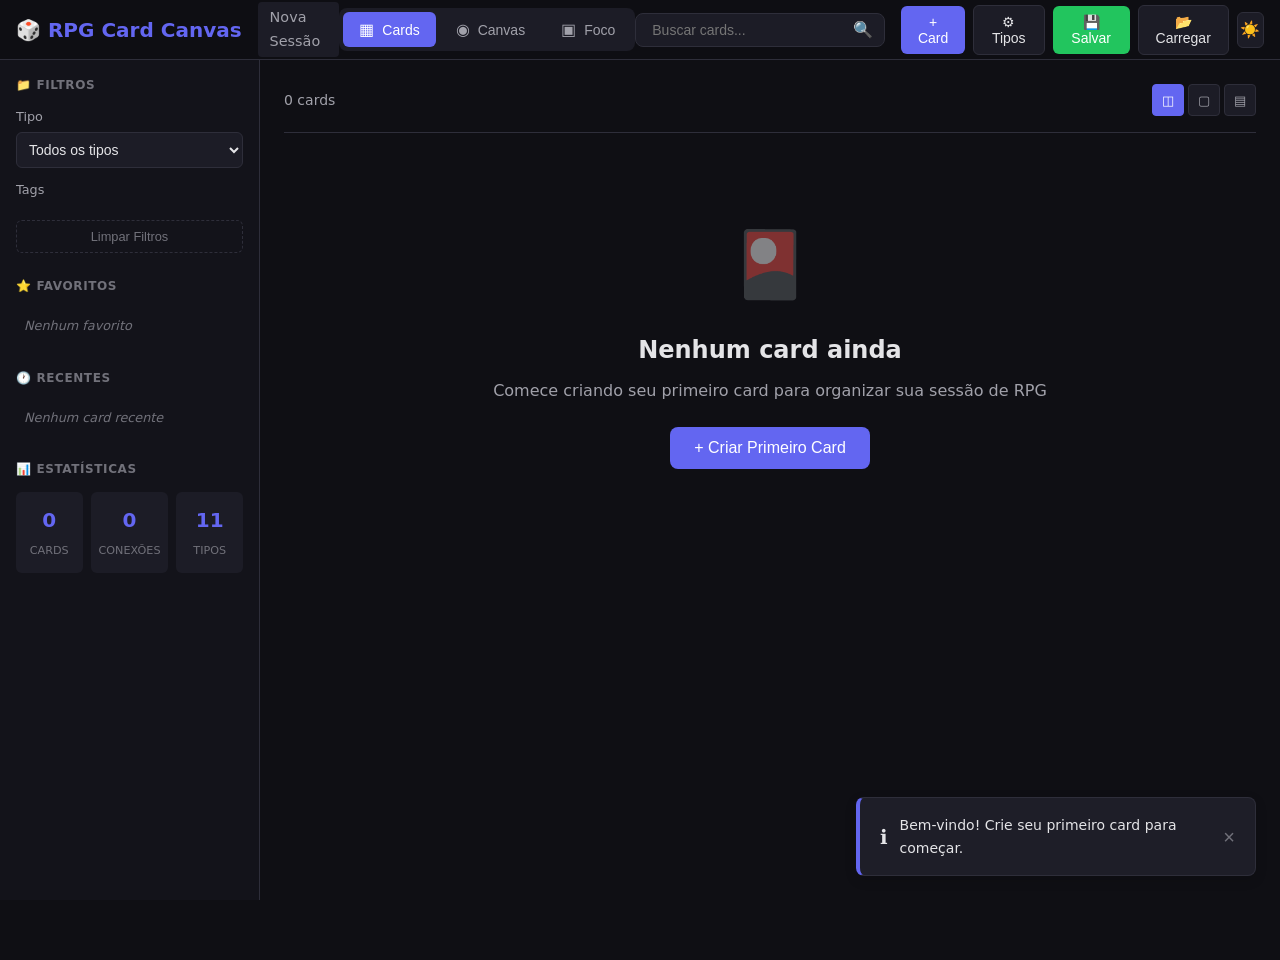
==== commit a317c646: "Add files via upload" ====
--- a/index.html
+++ b/index.html
@@ -46,8 +46,12 @@
                 <button class="action-btn secondary" id="btnManageTypes" title="Gerenciar Tipos">
                     <span>⚙ Tipos</span>
                 </button>
-                <button class="icon-btn" id="btnExport" title="Exportar">📤</button>
-                <button class="icon-btn" id="btnImport" title="Importar">📥</button>
+                <button class="action-btn save-btn" id="btnExport" title="Salvar dados em arquivo JSON">
+                    <span>💾 Salvar</span>
+                </button>
+                <button class="action-btn secondary" id="btnImport" title="Carregar dados de arquivo JSON">
+                    <span>📂 Carregar</span>
+                </button>
                 <button class="icon-btn" id="btnTheme" title="Alternar Tema">🌙</button>
             </div>
         </div>
--- a/css/styles.css
+++ b/css/styles.css
@@ -190,6 +190,14 @@
     transform: translateY(-1px);
 }
 
+.action-btn.save-btn {
+    background: var(--success-color);
+}
+
+.action-btn.save-btn:hover {
+    background: #16a34a;
+}
+
 .action-btn.secondary {
     background: var(--bg-tertiary);
     color: var(--text-primary);
